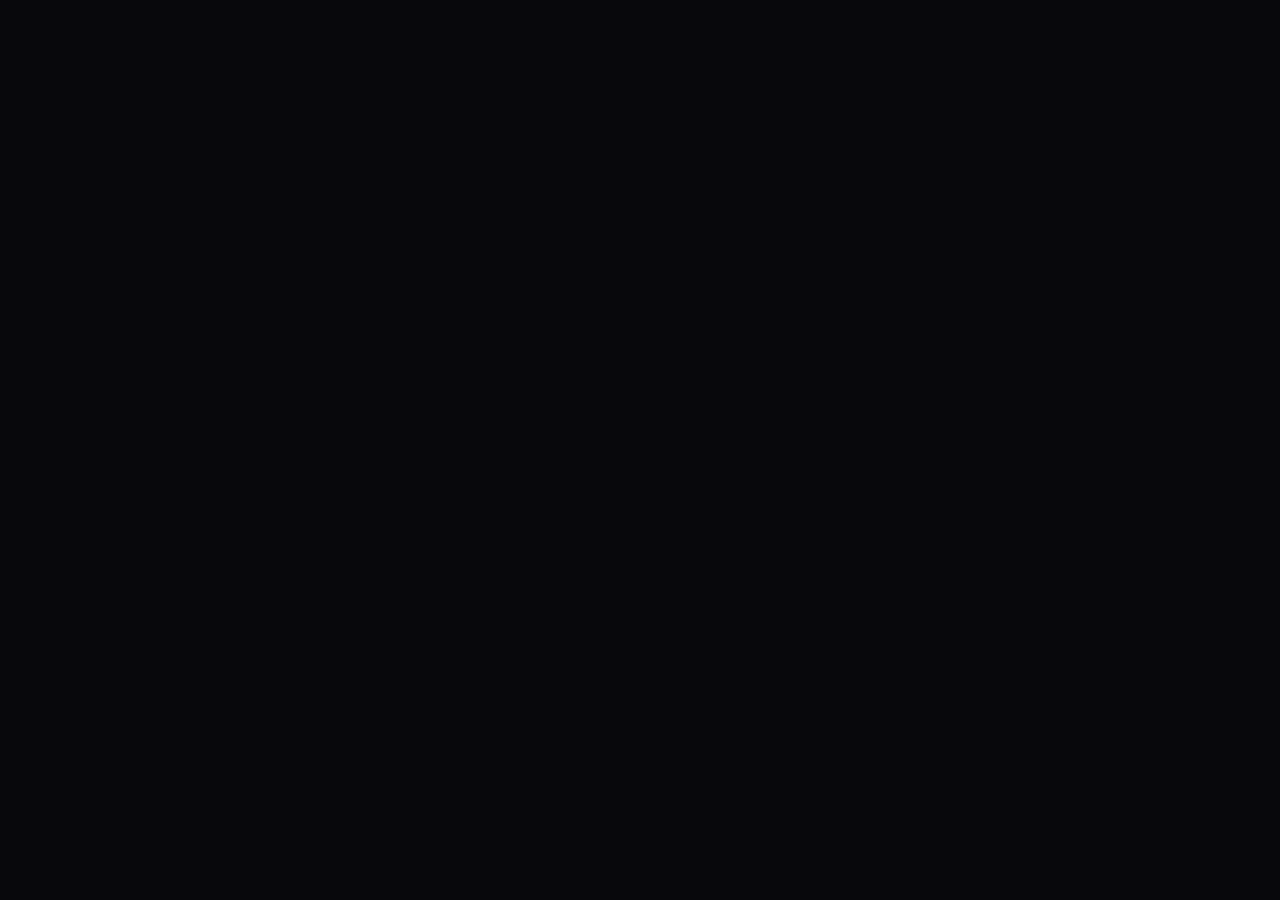
==== app/index.html @ 4017f77c "feat(app): l'application Mia v1 est servie — /app/ installable + les CTA d'installation ouvrent l'ap" ====
<!DOCTYPE html>
<html lang="fr" data-theme="dark">
<head>
<meta charset="utf-8">
<meta name="viewport" content="width=device-width, initial-scale=1, viewport-fit=cover">
<meta name="theme-color" content="var(--fond)">
<link rel="manifest" href="manifest.webmanifest">
<title>Mia</title>
<style>
/* ================================================================
   APP MIA v1 — l'application réelle, installable.
   Stack : Preact 10 + hooks + htm, vendorisés (zéro CDN au runtime).
   Données : API client v1 en production (contrat API-CLIENT-V1.md,
   le code fait foi). Jetons : primitives + sémantique du noyau N1.
   ================================================================ */
:root {
  --p-blanc:#fff; --p-neutre-0:#fdfcfa; --p-neutre-1:#faf8f4; --p-neutre-2:#f7f5f1;
  --p-neutre-3:#e5e1d9; --p-neutre-4:#d5cfc3; --p-neutre-5:#b0aaa0; --p-neutre-6:#8f8a7e;
  --p-neutre-7:#6a676f; --p-neutre-8:#45424b; --p-neutre-9:#16151a;
  --p-sombre-0:#08080c; --p-sombre-1:#0c0c10; --p-sombre-2:#101014; --p-sombre-3:#14141a;
  --p-sombre-4:#1c1c22; --p-sombre-5:#282830; --p-sombre-6:#646470; --p-sombre-7:#8b8b96;
  --p-sombre-8:#b0aaa0; --p-sombre-9:#edeae3;
  --p-accent-clair:#856b37; --p-accent-sombre:#c9a96e;
  --p-accent-appuye-clair:#735d32; --p-accent-appuye-sombre:#e2c07a;
  --p-etat-succes-clair:#12703f; --p-etat-succes-sombre:#6fcf8a;
  --p-etat-erreur-clair:#a8302f; --p-etat-erreur-sombre:#e07070;
  --p-etat-info-clair:#2b5a80; --p-etat-info-sombre:#8ab8e6;
  --p-rayon-sm:12px; --p-rayon-md:20px; --p-rayon-lg:28px; --p-rayon-pilule:999px;
  --p-duree:300ms; --p-courbe:cubic-bezier(.16,1,.3,1);
  --fond:var(--p-neutre-0); --fond-2:var(--p-neutre-2); --surface:var(--p-blanc);
  --surface-2:var(--p-neutre-1); --texte:var(--p-neutre-9); --texte-doux:var(--p-neutre-8);
  --texte-discret:var(--p-neutre-7); --accent:var(--p-accent-clair);
  --accent-appuye:var(--p-accent-appuye-clair);
  --accent-trace:color-mix(in srgb,var(--p-accent-clair) 7%,transparent);
  --accent-filet:color-mix(in srgb,var(--p-accent-clair) 22%,transparent);
  --sur-accent:var(--p-blanc); --filet:var(--p-neutre-3); --filet-controle:var(--p-neutre-6);
  --succes:var(--p-etat-succes-clair); --erreur:var(--p-etat-erreur-clair); --info:var(--p-etat-info-clair);
  --police-titres:'Cormorant Garamond',Georgia,serif; --police-corps:system-ui,-apple-system,'Segoe UI',sans-serif;
  color-scheme:light;
}
[data-theme=dark] {
  --fond:var(--p-sombre-0); --fond-2:var(--p-sombre-1); --surface:var(--p-sombre-2);
  --surface-2:var(--p-sombre-3); --texte:var(--p-sombre-9); --texte-doux:var(--p-sombre-8);
  --texte-discret:var(--p-sombre-7); --accent:var(--p-accent-sombre);
  --accent-appuye:var(--p-accent-appuye-sombre);
  --accent-trace:color-mix(in srgb,var(--p-accent-sombre) 8%,transparent);
  --accent-filet:color-mix(in srgb,var(--p-accent-sombre) 22%,transparent);
  --sur-accent:#0a0a0e; --filet:var(--p-sombre-4); --filet-controle:var(--p-sombre-6);
  --succes:var(--p-etat-succes-sombre); --erreur:var(--p-etat-erreur-sombre); --info:var(--p-etat-info-sombre);
  color-scheme:dark;
}
*{margin:0;padding:0;box-sizing:border-box}
body{font-family:var(--police-corps);background:var(--fond);color:var(--texte);min-height:100vh}
button{font-family:inherit;cursor:pointer;border:none;background:none;color:inherit}
input{font-family:inherit}
:focus-visible{outline:2px solid var(--accent);outline-offset:2px;border-radius:4px}
.app{max-width:520px;margin:0 auto;min-height:100vh;display:flex;flex-direction:column}
.contenu{flex:1;padding:16px 16px 92px}
.squelette{border-radius:8px;background:linear-gradient(90deg,var(--surface-2) 25%,var(--filet) 50%,var(--surface-2) 75%);background-size:200% 100%;animation:ondulation 1.2s infinite;height:14px}
@keyframes ondulation{from{background-position:200% 0}to{background-position:-200% 0}}
@media (prefers-reduced-motion:reduce){*{transition-duration:.01ms!important}.squelette{animation:none}}

/* entête */
.entete{display:flex;align-items:center;gap:10px;padding:16px 16px 12px;border-bottom:1px solid var(--filet)}
.logo{width:38px;height:38px;border-radius:12px;background:var(--accent);color:var(--sur-accent);display:grid;place-items:center;font-family:var(--police-titres);font-size:22px;font-weight:600}
.entete .t{flex:1;min-width:0}
.entete .t b{font-size:15px;display:block;white-space:nowrap;overflow:hidden;text-overflow:ellipsis}
.entete .t small{font-size:12px;color:var(--texte-discret)}
select.sites{background:var(--surface-2);border:1px solid var(--filet-controle);border-radius:var(--p-rayon-pilule);color:var(--texte-doux);font-size:12px;padding:7px 10px;max-width:150px}

/* connexions */
.carte-connexion{max-width:400px;margin:10vh auto 0;padding:28px 24px;background:var(--surface);border:1px solid var(--filet);border-radius:var(--p-rayon-lg)}
h1.titre{font-family:var(--police-titres);font-size:30px;font-weight:600;margin-bottom:4px}
.sous{font-size:13.5px;color:var(--texte-discret);margin-bottom:22px;line-height:1.5}
.champ{margin-bottom:14px}
.champ label{display:block;font-size:12.5px;font-weight:600;color:var(--texte-doux);margin-bottom:6px}
.champ input{width:100%;padding:12px 14px;border-radius:var(--p-rayon-sm);border:1px solid var(--filet-controle);background:var(--fond);color:var(--texte);font-size:15px}
.bouton{display:inline-flex;align-items:center;justify-content:center;gap:8px;width:100%;padding:13px 20px;border-radius:var(--p-rayon-pilule);background:var(--accent);color:var(--sur-accent);font-size:15px;font-weight:600;transition:background-color var(--p-duree) var(--p-courbe)}
.bouton:hover{background:var(--accent-appuye)}
.bouton:disabled{opacity:.6}
.erreur{padding:11px 14px;border-radius:var(--p-rayon-sm);background:color-mix(in srgb,var(--erreur) 10%,transparent);border:1px solid color-mix(in srgb,var(--erreur) 30%,transparent);color:var(--erreur);font-size:13px;margin-bottom:14px}
.info{padding:11px 14px;border-radius:var(--p-rayon-sm);background:color-mix(in srgb,var(--info) 10%,transparent);border:1px solid color-mix(in srgb,var(--info) 30%,transparent);color:var(--info);font-size:13px;margin-bottom:14px}

/* KPI */
.kpis{display:grid;grid-template-columns:1fr 1fr;gap:10px;margin-bottom:14px}
.kpi{background:var(--surface);border:1px solid var(--filet);border-radius:var(--p-rayon-md);padding:16px}
.kpi .v{font-size:30px;font-weight:700;line-height:1;font-variant-numeric:tabular-nums}
.kpi.insistant{border-color:var(--accent-filet);background:var(--accent-trace)}
.kpi.insistant .v{color:var(--accent-appuye)}
.kpi .l{font-size:11.5px;color:var(--texte-discret);margin-top:5px}
.titre-section{font-family:var(--police-titres);font-size:25px;font-weight:600;margin:4px 0 2px}
.sous-titre{font-size:12.5px;color:var(--texte-discret);margin-bottom:14px}

/* conversations */
.conv{display:flex;gap:11px;padding:13px;background:var(--surface);border:1px solid var(--filet);border-radius:var(--p-rayon-md);margin-bottom:9px;width:100%;text-align:left;transition:border-color var(--p-duree)}
.conv.non-lu{border-left:3px solid var(--accent)}
.avatar{width:40px;height:40px;border-radius:50%;background:var(--surface-2);border:1px solid var(--filet);display:grid;place-items:center;font-weight:700;font-size:14px;color:var(--texte-doux);flex-shrink:0}
.conv .c{flex:1;min-width:0}
.conv .l1{display:flex;justify-content:space-between;gap:8px}
.conv .l1 b{font-size:14px}
.conv .l1 time{font-size:11px;color:var(--texte-discret)}
.conv .ap{font-size:13px;color:var(--texte-doux);white-space:nowrap;overflow:hidden;text-overflow:ellipsis;margin-top:2px}
.etq{display:inline-block;font-size:10.5px;font-weight:600;padding:3px 9px;border-radius:var(--p-rayon-pilule);margin-top:6px;margin-right:5px}
.etq.lead{color:var(--succes);background:color-mix(in srgb,var(--succes) 10%,transparent);border:1px solid color-mix(in srgb,var(--succes) 30%,transparent)}
.etq.esc{color:var(--info);background:color-mix(in srgb,var(--info) 10%,transparent);border:1px solid color-mix(in srgb,var(--info) 30%,transparent)}

/* fil messages */
.fil{display:flex;flex-direction:column;gap:9px;padding:14px 0}
.bulle{max-width:82%;padding:11px 14px;border-radius:16px;font-size:14px;line-height:1.45}
.bulle.mia{align-self:flex-start;background:var(--surface-2);border:1px solid var(--filet);border-bottom-left-radius:5px}
.bulle.visiteur{align-self:flex-end;background:var(--accent);color:var(--sur-accent);border-bottom-right-radius:5px}
.bulle .qui{display:block;font-size:10px;opacity:.7;margin-top:4px}
.composeur{display:flex;gap:8px;padding:12px 0}
.composeur input{flex:1;padding:12px 16px;border-radius:var(--p-rayon-pilule);border:1px solid var(--filet-controle);background:var(--surface);color:var(--texte);font-size:14px}
.composeur .envoyer{width:46px;height:46px;border-radius:50%;background:var(--accent);color:var(--sur-accent);display:grid;place-items:center;flex-shrink:0}
.bandeau-main{display:flex;gap:8px;margin-bottom:12px}
.bandeau-main .bouton{width:auto;flex:1;padding:10px}

/* nav basse */
.nav-basse{position:fixed;bottom:0;left:0;right:0;max-width:520px;margin:0 auto;height:78px;background:var(--surface);border-top:1px solid var(--filet);display:grid;grid-template-columns:repeat(4,1fr);align-items:center;padding:6px 8px calc(8px + env(safe-area-inset-bottom));z-index:20}
.onglet{display:flex;flex-direction:column;align-items:center;gap:3px;color:var(--texte-discret);font-size:11px;font-weight:500;padding:8px 0}
.onglet[aria-current=page]{color:var(--accent);font-weight:600}
.onglet .pastille{min-width:16px;height:16px;border-radius:var(--p-rayon-pilule);background:var(--accent-appuye);color:var(--sur-accent);font-size:10px;font-weight:700;display:grid;place-items:center;padding:0 4px;margin-left:4px}
.etat-vide{text-align:center;padding:48px 20px}
.etat-vide h3{font-family:var(--police-titres);font-size:22px;font-weight:600;margin-bottom:6px}
.etat-vide p{font-size:13.5px;color:var(--texte-discret);max-width:280px;margin:0 auto 16px;line-height:1.5}
.retour{display:inline-flex;align-items:center;gap:6px;color:var(--accent);font-size:13.5px;font-weight:600;margin-bottom:10px}
</style>
</head>
<body>
<div id="racine"></div>
<script type="importmap">
{ "imports": { "preact": "./vendor/preact.module.js", "preact/hooks": "./vendor/hooks.module.js" } }
</script>
<script type="module">
import { h, render } from './vendor/preact.module.js';
import { useState, useEffect, useRef, useCallback } from './vendor/hooks.module.js';
import htm from './vendor/htm.module.js';
const html = htm.bind(h);

/* ================= API — contrat API-CLIENT-V1, le code fait foi ================= */
const API = '/api/client/v1';
const jeton = {
  lire: () => localStorage.getItem('mia-jeton'),
  ecrire: (v, jours) => localStorage.setItem('mia-jeton', v),
  effacer: () => localStorage.removeItem('mia-jeton'),
};
async function api(chemin, options = {}) {
  const entetes = { ...(options.headers || {}) };
  if (options.corps !== undefined) entetes['Content-Type'] = 'application/json';
  const j = jeton.lire();
  if (j) entetes['Authorization'] = 'Bearer ' + j;
  const r = await fetch(API + chemin, {
    method: options.methode || (options.corps !== undefined ? 'POST' : 'GET'),
    headers: entetes,
    body: options.corps !== undefined ? JSON.stringify(options.corps) : undefined,
  });
  if (r.status === 401 && !chemin.includes('/auth/')) { jeton.effacer(); location.reload(); throw { statut: 401 }; }
  const corps = await r.json().catch(() => ({}));
  if (!r.ok) throw { statut: r.status, ...corps };
  return corps;
}

/* ================= suivi d'usage — local-first, event_id UUID ================= */
const file = JSON.parse(localStorage.getItem('mia-file') || '[]');
function suivi(type, metadata = {}) {
  file.push({ event_id: crypto.randomUUID(), type, date_evenement: new Date().toISOString(), metadata });
  localStorage.setItem('mia-file', JSON.stringify(file.slice(-500)));
  viderFile();
}
async function viderFile() {
  if (!file.length || !jeton.lire()) return;
  const lot = file.splice(0, 100);
  try { await api('/analytics/event', { corps: { installation_id: localStorage.getItem('mia-installation'), evenements: lot } }); }
  catch { file.unshift(...lot); localStorage.setItem('mia-file', JSON.stringify(file)); }
}
if (!localStorage.getItem('mia-installation')) localStorage.setItem('mia-installation', crypto.randomUUID());

/* ================= utilitaires ================= */
const initiale = n => (n || '?').trim().charAt(0).toUpperCase();
const heureCourte = iso => iso ? new Date(iso).toLocaleTimeString('fr', { hour: '2-digit', minute: '2-digit' }) : '';
const jourCourte = iso => iso ? new Date(iso).toLocaleDateString('fr', { day: 'numeric', month: 'short' }) : '';
const relatif = iso => { if (!iso) return ''; const m = Math.round((Date.now() - new Date(iso)) / 60000); return m < 60 ? `${m} min` : m < 1440 ? `${Math.round(m/60)} h` : jourCourte(iso); };
const Icone = {
  accueil: () => html`<svg width="21" height="21" viewBox="0 0 24 24" fill="none" stroke="currentColor" stroke-width="1.8"><path d="m3 9 9-7 9 7v11a2 2 0 0 1-2 2H5a2 2 0 0 1-2-2z"/><path d="M9 22V12h6v10"/></svg>`,
  conv: () => html`<svg width="21" height="21" viewBox="0 0 24 24" fill="none" stroke="currentColor" stroke-width="1.8"><path d="M21 15a2 2 0 0 1-2 2H7l-4 4V5a2 2 0 0 1 2-2h14a2 2 0 0 1 2 2z"/></svg>`,
  cloche: () => html`<svg width="21" height="21" viewBox="0 0 24 24" fill="none" stroke="currentColor" stroke-width="1.8"><path d="M18 8a6 6 0 0 0-12 0c0 7-3 9-3 9h18s-3-2-3-9"/><path d="M13.7 21a2 2 0 0 1-3.4 0"/></svg>`,
  compte: () => html`<svg width="21" height="21" viewBox="0 0 24 24" fill="none" stroke="currentColor" stroke-width="1.8"><circle cx="12" cy="8" r="4"/><path d="M4 21c0-4 4-6 8-6s8 2 8 6"/></svg>`,
  retour: () => html`<svg width="16" height="16" viewBox="0 0 24 24" fill="none" stroke="currentColor" stroke-width="2"><path d="m15 18-6-6 6-6"/></svg>`,
  envoyer: () => html`<svg width="19" height="19" viewBox="0 0 24 24" fill="none" stroke="currentColor" stroke-width="2"><path d="m22 2-7 20-4-9-9-4Z"/><path d="M22 2 11 13"/></svg>`,
};

/* ================= écran Connexion (2FA + changement forcé) ================= */
function Connexion({ apresConnexion }) {
  const [etape, setEtape] = useState('identifiants'); // identifiants | tfa | motdepasse
  const [email, setEmail] = useState(''); const [mdp, setMdp] = useState(''); const [code, setCode] = useState('');
  const [erreur, setErreur] = useState(''); const [charge, setCharge] = useState(false);
  const [tokenTemp, setTokenTemp] = useState('');

  async function seConnecter() {
    setErreur(''); setCharge(true);
    try {
      const r = await fetch('/api/auth/login/json', { method: 'POST', headers: { 'Content-Type': 'application/json' },
        body: JSON.stringify({ username: email, password: mdp }) });
      const c = await r.json().catch(() => ({}));
      if (r.status === 401 && c.detail === '2fa_requise') { setErreur(''); setEtape('tfa'); setCharge(false); return; }
      if (!r.ok) { setErreur(c.detail || 'Identifiants incorrects'); setCharge(false); return; }
      jeton.ecrire(c.access_token);
      suivi('app_open');
      if (c.must_change_password) { setTokenTemp(c.access_token); setEtape('motdepasse'); setCharge(false); return; }
      apresConnexion();
    } catch { setErreur('Serveur injoignable — réessayez'); setCharge(false); }
  }
  async function verifier2FA() {
    setErreur(''); setCharge(true);
    try {
      const r = await fetch('/api/auth/login/json', { method: 'POST', headers: { 'Content-Type': 'application/json' },
        body: JSON.stringify({ username: email, password: mdp, totp_code: code }) });
      const c = await r.json().catch(() => ({}));
      if (!r.ok) { setErreur(c.detail || 'Code invalide'); setCharge(false); return; }
      jeton.ecrire(c.access_token); suivi('app_open');
      if (c.must_change_password) { setTokenTemp(c.access_token); setEtape('motdepasse'); setCharge(false); return; }
      apresConnexion();
    } catch { setErreur('Serveur injoignable'); setCharge(false); }
  }
  async function changerMdp() {
    setErreur(''); setCharge(true);
    try {
      const r = await fetch(API + '/password', { method: 'POST',
        headers: { 'Content-Type': 'application/json', 'Authorization': 'Bearer ' + (tokenTemp || jeton.lire()) },
        body: JSON.stringify({ ancien_mot_de_passe: mdp, nouveau_mot_de_passe: code }) });
      const c = await r.json().catch(() => ({}));
      if (!r.ok) { setErreur(c.detail || 'Mot de passe refusé (8 caractères minimum)'); setCharge(false); return; }
      setCharge(false); apresConnexion();
    } catch { setErreur('Serveur injoignable'); setCharge(false); }
  }

  return html`
    <div class="carte-connexion">
      <h1 class="titre">Mia</h1>
      <p class="sous">${etape === 'identifiants' && 'Connectez-vous pour gérer le chatbot de votre site.'}
         ${etape === 'tfa' && 'Votre compte est protégé par la double authentification. Saisissez le code de votre application d\u2019authentification.'}
         ${etape === 'motdepasse' && 'Votre mot de passe est temporaire : choisissez le vôtre pour continuer (8 caractères minimum).'}</p>
      ${erreur && html`<div class="erreur" role="alert">${erreur}</div>`}
      ${etape === 'identifiants' && html`
        <div class="champ"><label for="email">E-mail</label>
          <input id="email" type="email" value=${email} onInput=${e => setEmail(e.target.value)} autocomplete="username" /></div>
        <div class="champ"><label for="mdp">Mot de passe</label>
          <input id="mdp" type="password" value=${mdp} onInput=${e => setMdp(e.target.value)} onKeyDown=${e => e.key === 'Enter' && seConnecter()} autocomplete="current-password" /></div>
        <button class="bouton" onClick=${seConnecter} disabled=${charge}>${charge ? 'Connexion…' : 'Se connecter'}</button>`}
      ${etape === 'tfa' && html`
        <div class="champ"><label for="code">Code à 6 chiffres</label>
          <input id="code" inputmode="numeric" maxlength="6" value=${code} onInput=${e => setCode(e.target.value)} onKeyDown=${e => e.key === 'Enter' && verifier2FA()} /></div>
        <button class="bouton" onClick=${verifier2FA} disabled=${charge}>${charge ? 'Vérification…' : 'Valider'}</button>`}
      ${etape === 'motdepasse' && html`
        <div class="champ"><label for="nmdp">Nouveau mot de passe</label>
          <input id="nmdp" type="password" value=${code} onInput=${e => setCode(e.target.value)} onKeyDown=${e => e.key === 'Enter' && changerMdp()} /></div>
        <button class="bouton" onClick=${changerMdp} disabled=${charge}>${charge ? 'Enregistrement…' : 'Enregistrer et continuer'}</button>`}
    </div>`;
}

/* ================= écran Accueil ================= */
function Accueil({ moi, aller }) {
  const [site, setSite] = useState(moi.sites[0]?.site_id || '');
  const [analytics, setAnalytics] = useState(null);
  const [convs, setConvs] = useState(null);
  const [erreur, setErreur] = useState('');
  useEffect(() => { if (!site) return;
    api(`/sites/${site}/analytics?period_days=7`).then(setAnalytics).catch(e => setErreur(e.detail || 'Analytics indisponibles'));
    api(`/sites/${site}/conversations?page_size=4`).then(c => setConvs(c.conversations)).catch(e => setErreur(e.detail || ''));
    suivi('screen_view', { ecran: 'accueil' });
  }, [site]);
  const leads = analytics ? analytics.total_leads_captured : null;
  return html`
    <h1 class="titre-section">Bonjour ${moi.nom?.split(' ')[0] || ''}</h1>
    <p class="sous-titre">Voici ce que Mia fait sur votre site.</p>
    ${erreur && html`<div class="info">${erreur}</div>`}
    <div class="kpis">
      <div class="kpi"><div class="v">${analytics ? analytics.total_conversations : html`<div class="squelette" style="width:50px"/>`}</div><div class="l">conversations · 7 jours</div></div>
      <div class="kpi insistant"><div class="v">${leads === null ? html`<div class="squelette" style="width:50px"/>` : leads}</div><div class="l">leads capturés</div></div>
      <div class="kpi"><div class="v">${analytics ? Math.round((analytics.conversion_rate || 0) * 100) + '%' : html`<div class="squelette" style="width:50px"/>`}</div><div class="l">taux de capture</div></div>
      <div class="kpi"><div class="v">${analytics ? analytics.total_messages : html`<div class="squelette" style="width:50px"/>`}</div><div class="l">messages</div></div>
    </div>
    <h1 class="titre-section" style="font-size:20px">Dernières conversations</h1>
    <p class="sous-titre"><button class="retour" style="margin:0" onClick=${() => aller('conversations')}>Tout voir</button></p>
    ${convs === null && html`<div class="squelette" style="height:64px;margin-bottom:9px"/><div class="squelette" style="height:64px;margin-bottom:9px"/><div class="squelette" style="height:64px"/>`}
    ${convs && convs.length === 0 && html`<div class="etat-vide"><h3>Aucune conversation pour l'instant</h3><p>Mia répond dès qu'un visiteur pose une question sur votre site.</p></div>`}
    ${convs && convs.map(c => html`<${CarteConv} key=${c.conversation_id} c=${c} ouvrir=${() => aller('conversation', c)} />`)}`;
}

function CarteConv({ c, ouvrir }) {
  return html`
    <button class="conv ${c.non_lu ? 'non-lu' : ''}" onClick=${ouvrir}>
      <div class="avatar">${initiale(c.visitor_name)}</div>
      <div class="c">
        <div class="l1"><b>${c.visitor_name || 'Visiteur'}</b><time>${relatif(c.last_message_at)}</time></div>
        <p class="ap">${c.last_message || ''}</p>
        ${c.lead_captured && html`<span class="etq lead">lead</span>`}
        ${c.human_active && html`<span class="etq esc">prise en main</span>`}
      </div>
    </button>`;
}

/* ================= écran Conversations ================= */
function Conversations({ moi, ouvrirConversation }) {
  const [site, setSite] = useState(moi.sites[0]?.site_id || '');
  const [liste, setListe] = useState(null); const [filtre, setFiltre] = useState('');
  const [total, setTotal] = useState(0);
  useEffect(() => { if (!site) return;
    const q = filtre ? `&${filtre}=true` : '';
    api(`/sites/${site}/conversations?page_size=20${q}`).then(c => { setListe(c.conversations); setTotal(c.total); }).catch(() => setListe([]));
    suivi('screen_view', { ecran: 'conversations' });
  }, [site, filtre]);
  return html`
    <h1 class="titre-section">Conversations</h1>
    <p class="sous-titre">Boîte unifiée — ${total} au total.</p>
    <div style="display:flex;gap:8px;margin-bottom:12px;overflow-x:auto">
      ${[['', 'Toutes'], ['non_lu', 'Non lues'], ['escalade', 'Escaladées'], ['avec_lead', 'Avec lead']].map(([v, l]) =>
        html`<button key=${v} onClick=${() => setFiltre(v)}
          style=${'padding:8px 14px;border-radius:999px;border:1px solid ' + (filtre === v ? 'var(--accent)' : 'var(--filet-controle)') + ';background:' + (filtre === v ? 'var(--accent)' : 'var(--surface)') + ';color:' + (filtre === v ? 'var(--sur-accent)' : 'var(--texte-doux)') + ';font-size:12.5px;font-weight:500;white-space:nowrap'}>${l}</button>`)}
    </div>
    ${liste === null && html`<div class="squelette" style="height:64px;margin-bottom:9px"/><div class="squelette" style="height:64px;margin-bottom:9px"/>`}
    ${liste && liste.length === 0 && html`<div class="etat-vide"><h3>Rien sous ce filtre</h3><p>Essayez « Toutes » — Mia continue de répondre sur votre site.</p></div>`}
    ${liste && liste.map(c => html`<${CarteConv} key=${c.conversation_id} c=${c} ouvrir=${() => ouvrirConversation(c)} />`)}`;
}

/* ================= écran Détail + prise en main ================= */
function ConversationDetail({ moi, convo, revenir }) {
  const site = moi.sites[0]?.site_id;
  const [detail, setDetail] = useState(null);
  const [texte, setTexte] = useState(''); const [charge, setCharge] = useState(false);
  const [erreur, setErreur] = useState('');
  const charger = useCallback(() => {
    api(`/sites/${site}/conversations/${convo.conversation_id}`).then(setDetail).catch(e => setErreur(e.detail || 'Conversation indisponible'));
  }, [site, convo]);
  useEffect(() => { charger(); suivi('screen_view', { ecran: 'conversation' }); }, [charger]);
  async function envoyer() {
    if (!texte.trim()) return; setCharge(true); setErreur('');
    try { await api(`/sites/${site}/conversations/${convo.conversation_id}/reply`, { corps: { content: texte } });
      setTexte(''); charger(); suivi('feature_use', { fonctionnalite: 'prise_en_main' }); }
    catch (e) { setErreur(e.detail || 'Envoi impossible'); }
    setCharge(false);
  }
  async function basculer(action) {
    setCharge(true); setErreur('');
    try { await api(`/sites/${site}/conversations/${convo.conversation_id}/${action}`, { corps: {} }); charger(); }
    catch (e) { setErreur(e.detail || 'Action impossible'); }
    setCharge(false);
  }
  const humain = detail?.conversation?.human_active;
  return html`
    <button class="retour" onClick=${revenir}><${Icone.retour} /> Conversations</button>
    <h1 class="titre-section" style="font-size:22px">${convo.visitor_name || 'Visiteur'}</h1>
    <p class="sous-titre">${humain ? 'Vous avez la main — Mia est en pause.' : 'Mia répond. Vous pouvez prendre la main à tout moment.'}</p>
    ${erreur && html`<div class="erreur">${erreur}</div>`}
    <div class="bandeau-main">
      ${humain
        ? html`<button class="bouton" style="background:var(--surface);color:var(--accent);border:1px solid var(--accent-filet)" onClick=${() => basculer('release')} disabled=${charge}>Rendre la main à Mia</button>`
        : html`<button class="bouton" style="background:var(--info)" onClick=${() => basculer('takeover')} disabled=${charge}>Prendre la main</button>`}
    </div>
    <div class="fil">
      ${detail === null && html`<div class="squelette" style="height:44px"/><div class="squelette" style="height:44px;margin-top:9px"/>`}
      ${detail?.messages?.map(m => html`
        <div key=${m.id} class="bulle ${m.role === 'user' ? 'visiteur' : 'mia'}">
          ${m.content}
          <span class="qui">${m.role === 'user' ? (detail.visitor?.name || 'Visiteur') : (m.human ? 'Vous (conseiller)' : 'Mia')} · ${heureCourte(m.created_at)}</span>
        </div>`)}
    </div>
    <div class="composeur">
      <input placeholder="Votre réponse…" value=${texte} onInput=${e => setTexte(e.target.value)} onKeyDown=${e => e.key === 'Enter' && envoyer()} maxlength="4000" aria-label="Votre réponse" />
      <button class="envoyer" onClick=${envoyer} disabled=${charge} aria-label="Envoyer"><${Icone.envoyer} /></button>
    </div>`;
}

/* ================= écran Notifications ================= */
function Notifications({ moi }) {
  const site = moi.sites[0]?.site_id;
  const [liste, setListe] = useState(null);
  useEffect(() => { if (!site) return;
    api(`/sites/${site}/notifications?page_size=30`).then(n => setListe(n.notifications)).catch(() => setListe([]));
    suivi('screen_view', { ecran: 'notifications' });
  }, [site]);
  async function toutLire() {
    await api(`/sites/${site}/notifications/read`, { corps: { toutes: true } });
    setListe(l => l.map(n => ({ ...n, lu: true })));
  }
  return html`
    <h1 class="titre-section">Notifications</h1>
    <p class="sous-titre">Leads, escalades, visiteurs.</p>
    ${liste && liste.some(n => !n.lu) && html`<button class="bouton" style="width:auto;margin-bottom:12px" onClick=${toutLire}>Tout marquer comme lu</button>`}
    ${liste === null && html`<div class="squelette" style="height:56px;margin-bottom:9px"/><div class="squelette" style="height:56px;margin-bottom:9px"/>`}
    ${liste && liste.length === 0 && html`<div class="etat-vide"><h3>Aucune notification</h3><p>Vous serez prévenu ici dès qu'un lead est capturé ou qu'une escalade demande votre attention.</p></div>`}
    ${liste && liste.map(n => html`
      <div key=${n.id} class="conv" style=${n.lu ? 'opacity:.6' : ''}>
        <div class="c">
          <div class="l1"><b>${n.titre}</b><time>${relatif(n.date_creation)}</time></div>
          <p class="ap" style="white-space:normal">${n.corps || ''}</p>
        </div>
      </div>`)}`;
}

/* ================= écran Compte ================= */
function Compte({ moi, deconnexion }) {
  const [consent, setConsent] = useState(localStorage.getItem('mia-consent') !== '0');
  const [plans, setPlans] = useState(null);
  useEffect(() => { api('/plans').then(setPlans).catch(() => {}); suivi('screen_view', { ecran: 'compte' }); }, []);
  const basculerConsent = () => {
    const v = !consent; setConsent(v); localStorage.setItem('mia-consent', v ? '1' : '0');
    suivi('consent', { etat: v ? 'accorde' : 'refuse' });
  };
  return html`
    <h1 class="titre-section">Compte</h1>
    <p class="sous-titre">${moi.email} · ${moi.role_client || 'client'}</p>
    <div class="carte-connexion" style="margin:0 auto 14px;max-width:none">
      <div class="champ" style="display:flex;align-items:center;gap:12px;margin-bottom:0">
        <div style="flex:1"><b style="font-size:14px">Statistiques d'usage</b>
          <small style="display:block;font-size:12px;color:var(--texte-discret)">Aide à améliorer l'application — jamais le contenu des conversations</small></div>
        <button class="interrupteur-b" role="switch" aria-checked=${consent} onClick=${basculerConsent} aria-label="Statistiques d'usage"
          style=${'width:44px;height:26px;border-radius:999px;background:' + (consent ? 'var(--accent)' : 'var(--filet-2,var(--p-sombre-5,var(--p-neutre-4)))') + ';position:relative;flex-shrink:0'}>
          <span style=${'position:absolute;top:3px;left:3px;width:20px;height:20px;border-radius:50%;background:var(--surface);transition:transform var(--p-duree);transform:translateX(' + (consent ? '18px' : '0') + ')'}></span>
        </button>
      </div>
    </div>
    ${plans && html`
      <div class="carte-connexion" style="margin:0 auto 14px;max-width:none">
        <b style="font-size:14px">Votre plan : ${moi.plan || 'free'}</b>
        <small style="display:block;font-size:12px;color:var(--texte-discret);margin:6px 0 10px">${plans.note || ''}</small>
      </div>`}
    <button class="bouton" style="background:transparent;color:var(--erreur);border:1px solid color-mix(in srgb,var(--erreur) 30%,transparent)" onClick=${deconnexion}>Se déconnecter</button>`;
}

/* ================= coquille ================= */
function App() {
  const [moi, setMoi] = useState(null);
  const [ecran, setEcran] = useState('accueil');
  const [convoOuverte, setConvoOuverte] = useState(null);
  const [nonLues, setNonLues] = useState(0);

  const chargerMoi = useCallback(() => {
    api('/me').then(m => { setMoi(m); suivi('session_start'); }).catch(e => {
      if (e.statut === 403 && /provision/i.test(e.detail || '')) { jeton.effacer(); setMoi(null); }
      else if (e.statut === 401) { jeton.effacer(); setMoi(null); }
      else setMoi(null);
    });
  }, []);
  useEffect(() => { if (jeton.lire()) chargerMoi(); }, []);

  useEffect(() => { if (moi) {
    const s = moi.sites[0]?.site_id;
    if (s) api(`/sites/${s}/notifications?page_size=1`).then(n => setNonLues(n.non_lues || 0)).catch(() => {});
  } }, [moi, ecran]);

  const deconnexion = () => { suivi('session_end'); jeton.effacer(); setMoi(null); setEcran('accueil'); };

  if (!moi) return html`<${Connexion} apresConnexion=${chargerMoi} />`;

  const sites = moi.sites || [];
  const ouvrirConversation = c => { setConvoOuverte(c); setEcran('conversation'); };

  return html`
    <div class="app">
      <header class="entete">
        <div class="logo" aria-hidden="true">M</div>
        <div class="t"><b>${sites[0]?.site_name || 'Mia'}</b><small style="display:flex;align-items:center;gap:5px"><span style="width:7px;height:7px;border-radius:50%;background:var(--succes);display:inline-block"></span>Mia en ligne · ${sites[0]?.secteur || ''}</small></div>
        ${sites.length > 1 && html`<select class="sites" aria-label="Site géré">${sites.map(s => html`<option key=${s.site_id}>${s.site_name}</option>`)}</select>`}
      </header>
      <main class="contenu">
        ${ecran === 'accueil' && html`<${Accueil} moi=${moi} aller=${setEcran} />`}
        ${ecran === 'conversations' && html`<${Conversations} moi=${moi} ouvrirConversation=${ouvrirConversation} />`}
        ${ecran === 'conversation' && convoOuverte && html`<${ConversationDetail} moi=${moi} convo=${convoOuverte} revenir=${() => setEcran('conversations')} />`}
        ${ecran === 'notifications' && html`<${Notifications} moi=${moi} />`}
        ${ecran === 'compte' && html`<${Compte} moi=${moi} deconnexion=${deconnexion} />`}
      </main>
      <nav class="nav-basse" aria-label="Navigation principale">
        <button class="onglet" aria-current=${ecran === 'accueil' ? 'page' : undefined} onClick=${() => setEcran('accueil')}><${Icone.accueil} /> Accueil</button>
        <button class="onglet" aria-current=${ecran.startsWith('conversation') ? 'page' : undefined} onClick=${() => setEcran('conversations')}><${Icone.conv} /> Conversations</button>
        <button class="onglet" aria-current=${ecran === 'notifications' ? 'page' : undefined} onClick=${() => setEcran('notifications')}>
          <span style="display:flex;align-items:center"><${Icone.cloche} />${nonLues > 0 && html`<span class="pastille">${nonLues}</span>`}</span> Alertes</button>
        <button class="onglet" aria-current=${ecran === 'compte' ? 'page' : undefined} onClick=${() => setEcran('compte')}><${Icone.compte} /> Compte</button>
      </nav>
    </div>`;
}
render(html`<${App} />`, document.getElementById('racine'));

/* service worker + installation */
if ('serviceWorker' in navigator) navigator.serviceWorker.register('/app/sw.js').catch(() => {});
window.addEventListener('beforeinstallprompt', e => { e.preventDefault(); window.__installationPossible = e; });
suivi('app_open');
</script>
</body>
</html>
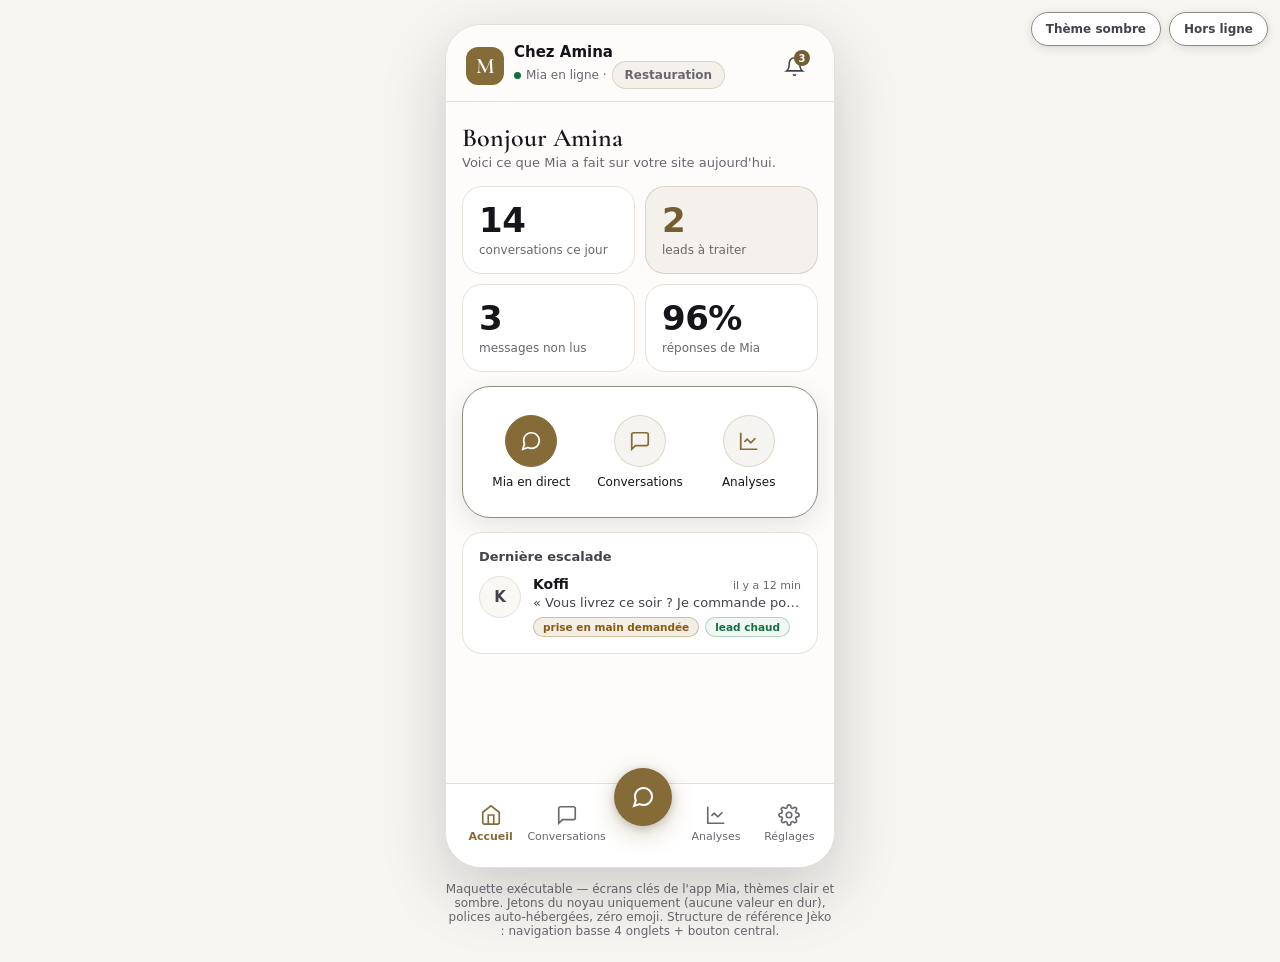
==== commit ae1f61b6: "ordre Ballo : SUPPRESSION complete du stub — /app/ sert LA MAQUETTE VALIDEE a l'identique (+ manifes" ====
--- a/app/index.html
+++ b/app/index.html
@@ -1,491 +1,940 @@
 <!DOCTYPE html>
-<html lang="fr" data-theme="dark">
+<html lang="fr" data-theme="light">
 <head>
 <meta charset="utf-8">
 <meta name="viewport" content="width=device-width, initial-scale=1, viewport-fit=cover">
 <meta name="theme-color" content="var(--fond)">
 <link rel="manifest" href="manifest.webmanifest">
-<title>Mia</title>
+<link rel="apple-touch-icon" href="icones/apple-touch-icon.png">
+<script>navigator.serviceWorker&&navigator.serviceWorker.register("/app/sw.js").catch(()=>{});window.addEventListener("beforeinstallprompt",e=>{e.preventDefault();window.__install=e;});</script>
+<title>Mia — maquette des écrans clés</title>
 <style>
 /* ================================================================
-   APP MIA v1 — l'application réelle, installable.
-   Stack : Preact 10 + hooks + htm, vendorisés (zéro CDN au runtime).
-   Données : API client v1 en production (contrat API-CLIENT-V1.md,
-   le code fait foi). Jetons : primitives + sémantique du noyau N1.
+   MAQUETTE APP MIA — écrans clés (Accueil, Conversations, Analyses,
+   Réglages, Mia en direct) — clair et sombre.
+
+   Zéro valeur hexadécimale en dur : seules les VARIABLES du noyau
+   (agent-ia-web/eperf_core/assets/css) sont utilisées. Le bloc
+   :root ci-dessous EST la couche primitives + semantic du noyau,
+   recopiée à l'identique pour que le fichier soit autonome — dans
+   l'application réelle, elles sont importées, jamais recopiées.
+
+   Polices auto-hébergées, zéro CDN, zéro emoji : icônes SVG inline.
    ================================================================ */
+
+/* ---- primitives (10-primitives.css, valeurs exactes) ---- */
 :root {
-  --p-blanc:#fff; --p-neutre-0:#fdfcfa; --p-neutre-1:#faf8f4; --p-neutre-2:#f7f5f1;
-  --p-neutre-3:#e5e1d9; --p-neutre-4:#d5cfc3; --p-neutre-5:#b0aaa0; --p-neutre-6:#8f8a7e;
-  --p-neutre-7:#6a676f; --p-neutre-8:#45424b; --p-neutre-9:#16151a;
-  --p-sombre-0:#08080c; --p-sombre-1:#0c0c10; --p-sombre-2:#101014; --p-sombre-3:#14141a;
-  --p-sombre-4:#1c1c22; --p-sombre-5:#282830; --p-sombre-6:#646470; --p-sombre-7:#8b8b96;
-  --p-sombre-8:#b0aaa0; --p-sombre-9:#edeae3;
-  --p-accent-clair:#856b37; --p-accent-sombre:#c9a96e;
-  --p-accent-appuye-clair:#735d32; --p-accent-appuye-sombre:#e2c07a;
-  --p-etat-succes-clair:#12703f; --p-etat-succes-sombre:#6fcf8a;
-  --p-etat-erreur-clair:#a8302f; --p-etat-erreur-sombre:#e07070;
-  --p-etat-info-clair:#2b5a80; --p-etat-info-sombre:#8ab8e6;
-  --p-rayon-sm:12px; --p-rayon-md:20px; --p-rayon-lg:28px; --p-rayon-pilule:999px;
-  --p-duree:300ms; --p-courbe:cubic-bezier(.16,1,.3,1);
-  --fond:var(--p-neutre-0); --fond-2:var(--p-neutre-2); --surface:var(--p-blanc);
-  --surface-2:var(--p-neutre-1); --texte:var(--p-neutre-9); --texte-doux:var(--p-neutre-8);
-  --texte-discret:var(--p-neutre-7); --accent:var(--p-accent-clair);
-  --accent-appuye:var(--p-accent-appuye-clair);
-  --accent-trace:color-mix(in srgb,var(--p-accent-clair) 7%,transparent);
-  --accent-filet:color-mix(in srgb,var(--p-accent-clair) 22%,transparent);
-  --sur-accent:var(--p-blanc); --filet:var(--p-neutre-3); --filet-controle:var(--p-neutre-6);
-  --succes:var(--p-etat-succes-clair); --erreur:var(--p-etat-erreur-clair); --info:var(--p-etat-info-clair);
-  --police-titres:'Cormorant Garamond',Georgia,serif; --police-corps:system-ui,-apple-system,'Segoe UI',sans-serif;
-  color-scheme:light;
-}
-[data-theme=dark] {
-  --fond:var(--p-sombre-0); --fond-2:var(--p-sombre-1); --surface:var(--p-sombre-2);
-  --surface-2:var(--p-sombre-3); --texte:var(--p-sombre-9); --texte-doux:var(--p-sombre-8);
-  --texte-discret:var(--p-sombre-7); --accent:var(--p-accent-sombre);
-  --accent-appuye:var(--p-accent-appuye-sombre);
-  --accent-trace:color-mix(in srgb,var(--p-accent-sombre) 8%,transparent);
-  --accent-filet:color-mix(in srgb,var(--p-accent-sombre) 22%,transparent);
-  --sur-accent:#0a0a0e; --filet:var(--p-sombre-4); --filet-controle:var(--p-sombre-6);
-  --succes:var(--p-etat-succes-sombre); --erreur:var(--p-etat-erreur-sombre); --info:var(--p-etat-info-sombre);
-  color-scheme:dark;
-}
-*{margin:0;padding:0;box-sizing:border-box}
-body{font-family:var(--police-corps);background:var(--fond);color:var(--texte);min-height:100vh}
-button{font-family:inherit;cursor:pointer;border:none;background:none;color:inherit}
-input{font-family:inherit}
-:focus-visible{outline:2px solid var(--accent);outline-offset:2px;border-radius:4px}
-.app{max-width:520px;margin:0 auto;min-height:100vh;display:flex;flex-direction:column}
-.contenu{flex:1;padding:16px 16px 92px}
-.squelette{border-radius:8px;background:linear-gradient(90deg,var(--surface-2) 25%,var(--filet) 50%,var(--surface-2) 75%);background-size:200% 100%;animation:ondulation 1.2s infinite;height:14px}
-@keyframes ondulation{from{background-position:200% 0}to{background-position:-200% 0}}
-@media (prefers-reduced-motion:reduce){*{transition-duration:.01ms!important}.squelette{animation:none}}
-
-/* entête */
-.entete{display:flex;align-items:center;gap:10px;padding:16px 16px 12px;border-bottom:1px solid var(--filet)}
-.logo{width:38px;height:38px;border-radius:12px;background:var(--accent);color:var(--sur-accent);display:grid;place-items:center;font-family:var(--police-titres);font-size:22px;font-weight:600}
-.entete .t{flex:1;min-width:0}
-.entete .t b{font-size:15px;display:block;white-space:nowrap;overflow:hidden;text-overflow:ellipsis}
-.entete .t small{font-size:12px;color:var(--texte-discret)}
-select.sites{background:var(--surface-2);border:1px solid var(--filet-controle);border-radius:var(--p-rayon-pilule);color:var(--texte-doux);font-size:12px;padding:7px 10px;max-width:150px}
-
-/* connexions */
-.carte-connexion{max-width:400px;margin:10vh auto 0;padding:28px 24px;background:var(--surface);border:1px solid var(--filet);border-radius:var(--p-rayon-lg)}
-h1.titre{font-family:var(--police-titres);font-size:30px;font-weight:600;margin-bottom:4px}
-.sous{font-size:13.5px;color:var(--texte-discret);margin-bottom:22px;line-height:1.5}
-.champ{margin-bottom:14px}
-.champ label{display:block;font-size:12.5px;font-weight:600;color:var(--texte-doux);margin-bottom:6px}
-.champ input{width:100%;padding:12px 14px;border-radius:var(--p-rayon-sm);border:1px solid var(--filet-controle);background:var(--fond);color:var(--texte);font-size:15px}
-.bouton{display:inline-flex;align-items:center;justify-content:center;gap:8px;width:100%;padding:13px 20px;border-radius:var(--p-rayon-pilule);background:var(--accent);color:var(--sur-accent);font-size:15px;font-weight:600;transition:background-color var(--p-duree) var(--p-courbe)}
-.bouton:hover{background:var(--accent-appuye)}
-.bouton:disabled{opacity:.6}
-.erreur{padding:11px 14px;border-radius:var(--p-rayon-sm);background:color-mix(in srgb,var(--erreur) 10%,transparent);border:1px solid color-mix(in srgb,var(--erreur) 30%,transparent);color:var(--erreur);font-size:13px;margin-bottom:14px}
-.info{padding:11px 14px;border-radius:var(--p-rayon-sm);background:color-mix(in srgb,var(--info) 10%,transparent);border:1px solid color-mix(in srgb,var(--info) 30%,transparent);color:var(--info);font-size:13px;margin-bottom:14px}
-
-/* KPI */
-.kpis{display:grid;grid-template-columns:1fr 1fr;gap:10px;margin-bottom:14px}
-.kpi{background:var(--surface);border:1px solid var(--filet);border-radius:var(--p-rayon-md);padding:16px}
-.kpi .v{font-size:30px;font-weight:700;line-height:1;font-variant-numeric:tabular-nums}
-.kpi.insistant{border-color:var(--accent-filet);background:var(--accent-trace)}
-.kpi.insistant .v{color:var(--accent-appuye)}
-.kpi .l{font-size:11.5px;color:var(--texte-discret);margin-top:5px}
-.titre-section{font-family:var(--police-titres);font-size:25px;font-weight:600;margin:4px 0 2px}
-.sous-titre{font-size:12.5px;color:var(--texte-discret);margin-bottom:14px}
-
-/* conversations */
-.conv{display:flex;gap:11px;padding:13px;background:var(--surface);border:1px solid var(--filet);border-radius:var(--p-rayon-md);margin-bottom:9px;width:100%;text-align:left;transition:border-color var(--p-duree)}
-.conv.non-lu{border-left:3px solid var(--accent)}
-.avatar{width:40px;height:40px;border-radius:50%;background:var(--surface-2);border:1px solid var(--filet);display:grid;place-items:center;font-weight:700;font-size:14px;color:var(--texte-doux);flex-shrink:0}
-.conv .c{flex:1;min-width:0}
-.conv .l1{display:flex;justify-content:space-between;gap:8px}
-.conv .l1 b{font-size:14px}
-.conv .l1 time{font-size:11px;color:var(--texte-discret)}
-.conv .ap{font-size:13px;color:var(--texte-doux);white-space:nowrap;overflow:hidden;text-overflow:ellipsis;margin-top:2px}
-.etq{display:inline-block;font-size:10.5px;font-weight:600;padding:3px 9px;border-radius:var(--p-rayon-pilule);margin-top:6px;margin-right:5px}
-.etq.lead{color:var(--succes);background:color-mix(in srgb,var(--succes) 10%,transparent);border:1px solid color-mix(in srgb,var(--succes) 30%,transparent)}
-.etq.esc{color:var(--info);background:color-mix(in srgb,var(--info) 10%,transparent);border:1px solid color-mix(in srgb,var(--info) 30%,transparent)}
-
-/* fil messages */
-.fil{display:flex;flex-direction:column;gap:9px;padding:14px 0}
-.bulle{max-width:82%;padding:11px 14px;border-radius:16px;font-size:14px;line-height:1.45}
-.bulle.mia{align-self:flex-start;background:var(--surface-2);border:1px solid var(--filet);border-bottom-left-radius:5px}
-.bulle.visiteur{align-self:flex-end;background:var(--accent);color:var(--sur-accent);border-bottom-right-radius:5px}
-.bulle .qui{display:block;font-size:10px;opacity:.7;margin-top:4px}
-.composeur{display:flex;gap:8px;padding:12px 0}
-.composeur input{flex:1;padding:12px 16px;border-radius:var(--p-rayon-pilule);border:1px solid var(--filet-controle);background:var(--surface);color:var(--texte);font-size:14px}
-.composeur .envoyer{width:46px;height:46px;border-radius:50%;background:var(--accent);color:var(--sur-accent);display:grid;place-items:center;flex-shrink:0}
-.bandeau-main{display:flex;gap:8px;margin-bottom:12px}
-.bandeau-main .bouton{width:auto;flex:1;padding:10px}
-
-/* nav basse */
-.nav-basse{position:fixed;bottom:0;left:0;right:0;max-width:520px;margin:0 auto;height:78px;background:var(--surface);border-top:1px solid var(--filet);display:grid;grid-template-columns:repeat(4,1fr);align-items:center;padding:6px 8px calc(8px + env(safe-area-inset-bottom));z-index:20}
-.onglet{display:flex;flex-direction:column;align-items:center;gap:3px;color:var(--texte-discret);font-size:11px;font-weight:500;padding:8px 0}
-.onglet[aria-current=page]{color:var(--accent);font-weight:600}
-.onglet .pastille{min-width:16px;height:16px;border-radius:var(--p-rayon-pilule);background:var(--accent-appuye);color:var(--sur-accent);font-size:10px;font-weight:700;display:grid;place-items:center;padding:0 4px;margin-left:4px}
-.etat-vide{text-align:center;padding:48px 20px}
-.etat-vide h3{font-family:var(--police-titres);font-size:22px;font-weight:600;margin-bottom:6px}
-.etat-vide p{font-size:13.5px;color:var(--texte-discret);max-width:280px;margin:0 auto 16px;line-height:1.5}
-.retour{display:inline-flex;align-items:center;gap:6px;color:var(--accent);font-size:13.5px;font-weight:600;margin-bottom:10px}
+  --p-blanc: #ffffff;
+  --p-neutre-0: #fdfcfa; --p-neutre-1: #faf8f4; --p-neutre-2: #f7f5f1;
+  --p-neutre-3: #e5e1d9; --p-neutre-4: #d5cfc3; --p-neutre-5: #b0aaa0;
+  --p-neutre-6: #8f8a7e; --p-neutre-7: #6a676f; --p-neutre-8: #45424b;
+  --p-neutre-9: #16151a;
+  --p-sombre-0: #08080c; --p-sombre-1: #0c0c10; --p-sombre-2: #101014;
+  --p-sombre-3: #14141a; --p-sombre-4: #1c1c22; --p-sombre-5: #282830;
+  --p-sombre-6: #646470; --p-sombre-7: #8b8b96; --p-sombre-8: #b0aaa0;
+  --p-sombre-9: #edeae3;
+  --p-accent-clair: #856b37;      --p-accent-sombre: #c9a96e;
+  --p-accent-appuye-clair: #735d32; --p-accent-appuye-sombre: #e2c07a;
+  --p-etat-succes-clair: #12703f; --p-etat-succes-sombre: #6fcf8a;
+  --p-etat-alerte-clair: #8a5a10; --p-etat-alerte-sombre: #e0b45f;
+  --p-etat-erreur-clair: #a8302f; --p-etat-erreur-sombre: #e07070;
+  --p-etat-info-clair: #2b5a80;   --p-etat-info-sombre: #8ab8e6;
+  --p-whatsapp: #25d366;
+  --p-rayon-sm: 12px; --p-rayon-md: 20px; --p-rayon-lg: 28px;
+  --p-rayon-pilule: 999px;
+  --p-duree-rapide: 150ms; --p-duree: 300ms; --p-duree-lente: 600ms;
+  --p-courbe-sortie: cubic-bezier(0.16, 1, 0.3, 1);
+}
+
+/* ---- semantic (20-semantic.css, valeurs exactes) ---- */
+:root {
+  --fond: var(--p-neutre-0);
+  --fond-2: var(--p-neutre-2);
+  --surface: var(--p-blanc);
+  --surface-2: var(--p-neutre-1);
+  --texte: var(--p-neutre-9);
+  --texte-doux: var(--p-neutre-8);
+  --texte-discret: var(--p-neutre-7);
+  --accent: var(--p-accent-clair);
+  --accent-appuye: var(--p-accent-appuye-clair);
+  --accent-trace: color-mix(in srgb, var(--p-accent-clair) 7%, transparent);
+  --accent-filet: color-mix(in srgb, var(--p-accent-clair) 22%, transparent);
+  --accent-halo: color-mix(in srgb, var(--p-accent-clair) 28%, transparent);
+  --sur-accent: var(--p-blanc);
+  --filet: var(--p-neutre-3);
+  --filet-2: var(--p-neutre-4);
+  --filet-controle: var(--p-neutre-6);
+  --succes: var(--p-etat-succes-clair);
+  --succes-trace: color-mix(in srgb, var(--p-etat-succes-clair) 6%, transparent);
+  --succes-filet: color-mix(in srgb, var(--p-etat-succes-clair) 28%, transparent);
+  --alerte: var(--p-etat-alerte-clair);
+  --alerte-trace: color-mix(in srgb, var(--p-etat-alerte-clair) 10%, transparent);
+  --alerte-filet: color-mix(in srgb, var(--p-etat-alerte-clair) 32%, transparent);
+  --erreur: var(--p-etat-erreur-clair);
+  --info: var(--p-etat-info-clair);
+  --whatsapp-texte: var(--p-etat-succes-clair);
+  --police-titres: 'Cormorant Garamond', Georgia, serif;
+  --police-corps: 'DM Sans', system-ui, -apple-system, 'Segoe UI', sans-serif;
+  --police-chiffres: var(--police-corps);
+  color-scheme: light;
+}
+[data-theme='dark'] {
+  --fond: var(--p-sombre-0);
+  --fond-2: var(--p-sombre-1);
+  --surface: var(--p-sombre-2);
+  --surface-2: var(--p-sombre-3);
+  --texte: var(--p-sombre-9);
+  --texte-doux: var(--p-sombre-8);
+  --texte-discret: var(--p-sombre-7);
+  --accent: var(--p-accent-sombre);
+  --accent-appuye: var(--p-accent-appuye-sombre);
+  --accent-trace: color-mix(in srgb, var(--p-accent-sombre) 8%, transparent);
+  --accent-filet: color-mix(in srgb, var(--p-accent-sombre) 22%, transparent);
+  --accent-halo: color-mix(in srgb, var(--p-accent-sombre) 40%, transparent);
+  --sur-accent: #0a0a0e;
+  --filet: var(--p-sombre-4);
+  --filet-2: var(--p-sombre-5);
+  --filet-controle: var(--p-sombre-6);
+  --succes: var(--p-etat-succes-sombre);
+  --succes-trace: color-mix(in srgb, var(--p-etat-succes-sombre) 10%, transparent);
+  --succes-filet: color-mix(in srgb, var(--p-etat-succes-sombre) 30%, transparent);
+  --alerte: var(--p-etat-alerte-sombre);
+  --alerte-trace: color-mix(in srgb, var(--p-etat-alerte-sombre) 10%, transparent);
+  --alerte-filet: color-mix(in srgb, var(--p-etat-alerte-sombre) 32%, transparent);
+  --erreur: var(--p-etat-erreur-sombre);
+  --info: var(--p-etat-info-sombre);
+  --whatsapp-texte: var(--p-whatsapp);
+  color-scheme: dark;
+}
+
+/* ---- polices auto-hébergées ---- */
+@font-face { font-family:'DM Sans'; src:url('polices/dm-sans-400.woff2') format('woff2'); font-weight:400; font-display:swap; }
+@font-face { font-family:'DM Sans'; src:url('polices/dm-sans-500.woff2') format('woff2'); font-weight:500; font-display:swap; }
+@font-face { font-family:'DM Sans'; src:url('polices/dm-sans-600.woff2') format('woff2'); font-weight:600; font-display:swap; }
+@font-face { font-family:'DM Sans'; src:url('polices/dm-sans-700.woff2') format('woff2'); font-weight:700; font-display:swap; }
+@font-face { font-family:'Cormorant Garamond'; src:url('polices/cormorant-garamond-600.woff2') format('woff2'); font-weight:600; font-display:swap; }
+
+/* ---- base ---- */
+* { margin:0; padding:0; box-sizing:border-box; }
+html { -webkit-text-size-adjust:100%; }
+body {
+  font-family:var(--police-corps); background:var(--fond-2); color:var(--texte);
+  min-height:100vh; display:flex; flex-direction:column; align-items:center; padding:24px 12px;
+  transition:background-color var(--p-duree) var(--p-courbe-sortie), color var(--p-duree) var(--p-courbe-sortie);
+}
+button { font-family:inherit; cursor:pointer; border:none; background:none; color:inherit; }
+:focus-visible { outline:2px solid var(--accent); outline-offset:2px; border-radius:4px; }
+
+.telephone {
+  width:390px; max-width:100%; background:var(--fond); min-height:844px;
+  border:1px solid var(--filet); border-radius:36px; overflow:hidden;
+  display:flex; flex-direction:column; position:relative;
+  transition:background-color var(--p-duree) var(--p-courbe-sortie);
+  box-shadow:0 24px 64px color-mix(in srgb, var(--p-neutre-9) 18%, transparent);
+}
+@media (max-width:430px){ body{padding:0} .telephone{border-radius:0; border:none; min-height:100vh} }
+
+/* ---- en-tete ---- */
+.entete {
+  display:flex; align-items:center; gap:10px; padding:18px 20px 12px;
+  border-bottom:1px solid var(--filet); background:var(--fond);
+}
+.logo-mia {
+  width:38px; height:38px; border-radius:var(--p-rayon-sm);
+  background:var(--accent); color:var(--sur-accent);
+  display:grid; place-items:center; font-family:var(--police-titres);
+  font-size:22px; font-weight:600; flex-shrink:0;
+}
+.entete .titre-site { display:flex; flex-direction:column; min-width:0; flex:1; }
+.entete .titre-site b { font-size:15px; font-weight:600; white-space:nowrap; overflow:hidden; text-overflow:ellipsis; }
+.entete .titre-site span { font-size:12px; color:var(--texte-discret); display:flex; align-items:center; gap:5px; }
+.point-vivant { width:7px; height:7px; border-radius:50%; background:var(--succes); display:inline-block; }
+.icone-bouton {
+  width:40px; height:40px; border-radius:var(--p-rayon-sm); display:grid; place-items:center;
+  color:var(--texte-doux); position:relative; transition:background-color var(--p-duree-rapide) var(--p-courbe-sortie);
+}
+.icone-bouton:hover { background:var(--surface-2); }
+.pastille-non-lues {
+  position:absolute; top:4px; right:4px; min-width:16px; height:16px; padding:0 4px;
+  border-radius:var(--p-rayon-pilule); background:var(--accent-appuye); color:var(--sur-accent);
+  font-size:10px; font-weight:700; display:grid; place-items:center;
+}
+.secteur-puce {
+  font-size:12px; font-weight:600; color:var(--accent); border:1px solid var(--accent-filet);
+  background:var(--accent-trace); padding:6px 12px; border-radius:var(--p-rayon-pilule);
+  display:inline-flex; align-items:center; gap:6px;
+}
+
+/* ---- contenu ---- */
+.contenu { flex:1; overflow-y:auto; padding:16px 16px 96px; }
+.ecran { display:none; animation:revelation var(--p-duree) var(--p-courbe-sortie); }
+.ecran.actif { display:block; }
+@keyframes revelation { from { opacity:0; transform:translateY(8px); } to { opacity:1; transform:none; } }
+@media (prefers-reduced-motion: reduce) { .ecran { animation:none } * { transition-duration:0.01ms !important } }
+
+.titre-section { font-family:var(--police-titres); font-size:26px; font-weight:600; line-height:1.1; margin:6px 0 2px; }
+.sous-titre { font-size:13px; color:var(--texte-discret); margin-bottom:16px; }
+
+/* ---- KPI (reference Jeko : chiffres en gros) ---- */
+.kpis { display:grid; grid-template-columns:1fr 1fr; gap:10px; margin-bottom:14px; }
+.kpi {
+  background:var(--surface); border:1px solid var(--filet); border-radius:var(--p-rayon-md);
+  padding:16px; transition:border-color var(--p-duree-rapide);
+}
+.kpi .valeur { font-family:var(--police-chiffres); font-size:34px; font-weight:700; line-height:1; letter-spacing:-0.5px; }
+.kpi .libelle { font-size:12px; color:var(--texte-discret); margin-top:6px; }
+.kpi.insistant { border-color:var(--accent-filet); background:var(--accent-trace); }
+.kpi.insistant .valeur { color:var(--accent-appuye); }
+
+/* ---- carte d'actions sur elevee (reference Jeko) ---- */
+.carte-actions {
+  background:var(--surface); border:1px solid var(--filet-controle); border-radius:var(--p-rayon-lg);
+  padding:18px; margin-bottom:14px; box-shadow:0 8px 28px color-mix(in srgb, var(--p-neutre-9) 10%, transparent);
+}
+.carte-actions .rangée { display:grid; grid-template-columns:repeat(3,1fr); gap:8px; }
+.action { display:flex; flex-direction:column; align-items:center; gap:8px; padding:10px 4px; border-radius:var(--p-rayon-sm); transition:background-color var(--p-duree-rapide); }
+.action:hover { background:var(--surface-2); }
+.action .pastille-icone {
+  width:52px; height:52px; border-radius:50%; display:grid; place-items:center;
+  background:var(--accent-trace); color:var(--accent); border:1px solid var(--accent-filet);
+}
+.action.action-primaire .pastille-icone { background:var(--accent); color:var(--sur-accent); border-color:var(--accent); }
+.action span { font-size:12px; font-weight:500; text-align:center; }
+.badge-bientot {
+  font-size:9px; font-weight:700; letter-spacing:0.6px; text-transform:uppercase;
+  color:var(--texte-discret); border:1px solid var(--filet-2); border-radius:var(--p-rayon-pilule);
+  padding:2px 7px; margin-top:2px;
+}
+
+/* ---- conversation ---- */
+.filtres { display:flex; gap:8px; margin-bottom:14px; overflow-x:auto; padding-bottom:2px; }
+.filtre {
+  padding:8px 14px; border-radius:var(--p-rayon-pilule); border:1px solid var(--filet-controle);
+  font-size:13px; font-weight:500; color:var(--texte-doux); white-space:nowrap;
+  transition:all var(--p-duree-rapide) var(--p-courbe-sortie);
+}
+.filtre.actif { background:var(--accent); border-color:var(--accent); color:var(--sur-accent); font-weight:600; }
+.conversation {
+  display:flex; gap:12px; padding:14px; background:var(--surface); border:1px solid var(--filet);
+  border-radius:var(--p-rayon-md); margin-bottom:10px; align-items:flex-start;
+  transition:border-color var(--p-duree-rapide), transform var(--p-duree-rapide) var(--p-courbe-sortie);
+}
+.conversation:hover { border-color:var(--filet-controle); }
+.conversation.non-lu { border-left:3px solid var(--accent); }
+.avatar {
+  width:42px; height:42px; border-radius:50%; flex-shrink:0; display:grid; place-items:center;
+  background:var(--surface-2); color:var(--texte-doux); font-weight:700; font-size:15px;
+  border:1px solid var(--filet);
+}
+.corps-conv { flex:1; min-width:0; }
+.ligne-1 { display:flex; justify-content:space-between; gap:8px; align-items:baseline; }
+.ligne-1 b { font-size:14px; font-weight:600; }
+.ligne-1 time { font-size:11px; color:var(--texte-discret); flex-shrink:0; }
+.apercu { font-size:13px; color:var(--texte-doux); margin-top:3px; white-space:nowrap; overflow:hidden; text-overflow:ellipsis; }
+.etiquettes { display:flex; gap:6px; margin-top:7px; flex-wrap:wrap; }
+.etiquette { font-size:10.5px; font-weight:600; padding:3px 9px; border-radius:var(--p-rayon-pilule); }
+.etiquette.escalade { color:var(--alerte); background:var(--alerte-trace); border:1px solid var(--alerte-filet); }
+.etiquette.lead { color:var(--succes); background:var(--succes-trace); border:1px solid var(--succes-filet); }
+.etiquette.humain { color:var(--info); background:color-mix(in srgb, var(--info) 8%, transparent); border:1px solid color-mix(in srgb, var(--info) 30%, transparent); }
+
+/* ---- analyses ---- */
+.bloc-analyse { background:var(--surface); border:1px solid var(--filet); border-radius:var(--p-rayon-md); padding:16px; margin-bottom:12px; }
+.bloc-analyse h3 { font-size:13px; font-weight:600; color:var(--texte-doux); margin-bottom:12px; }
+.barre { display:grid; grid-template-columns:110px 1fr 30px; gap:10px; align-items:center; margin-bottom:9px; font-size:12.5px; }
+.barre .nom { color:var(--texte-doux); white-space:nowrap; overflow:hidden; text-overflow:ellipsis; }
+.barre .piste { height:10px; border-radius:var(--p-rayon-pilule); background:var(--surface-2); overflow:hidden; }
+.barre .plein { height:100%; border-radius:inherit; background:var(--accent); transition:width var(--p-duree-lente) var(--p-courbe-sortie); }
+.barre .nombre { text-align:right; font-weight:700; font-variant-numeric:tabular-nums; }
+.chiffres-jour { display:grid; grid-template-columns:repeat(3,1fr); gap:10px; }
+.chiffre-jour .n { font-size:22px; font-weight:700; font-variant-numeric:tabular-nums; }
+.chiffre-jour .l { font-size:11px; color:var(--texte-discret); margin-top:2px; }
+
+/* ---- reglages ---- */
+.groupe-reglages { background:var(--surface); border:1px solid var(--filet); border-radius:var(--p-rayon-md); margin-bottom:14px; overflow:hidden; }
+.groupe-reglages .titre-groupe { font-size:11px; font-weight:700; letter-spacing:0.8px; text-transform:uppercase; color:var(--texte-discret); padding:14px 16px 6px; }
+.ligne-reglage {
+  width:100%; display:flex; align-items:center; gap:12px; padding:13px 16px; text-align:left;
+  border-bottom:1px solid var(--filet); transition:background-color var(--p-duree-rapide);
+}
+.ligne-reglage:last-child { border-bottom:none; }
+.ligne-reglage:hover { background:var(--surface-2); }
+.ligne-reglage .icone-ligne { width:34px; height:34px; border-radius:10px; background:var(--surface-2); display:grid; place-items:center; color:var(--accent); flex-shrink:0; }
+.ligne-reglage .texte-ligne { flex:1; min-width:0; }
+.ligne-reglage .texte-ligne b { display:block; font-size:14px; font-weight:500; }
+.ligne-reglage .texte-ligne small { font-size:12px; color:var(--texte-discret); }
+.ligne-reglage .chevron { color:var(--texte-discret); flex-shrink:0; }
+
+/* interrupteur */
+.interrupteur { width:44px; height:26px; border-radius:var(--p-rayon-pilule); background:var(--filet-2); position:relative; transition:background-color var(--p-duree-rapide); flex-shrink:0; }
+.interrupteur::after { content:''; position:absolute; top:3px; left:3px; width:20px; height:20px; border-radius:50%; background:var(--surface); box-shadow:0 1px 3px color-mix(in srgb, var(--p-neutre-9) 25%, transparent); transition:transform var(--p-duree-rapide) var(--p-courbe-sortie); }
+.interrupteur[aria-checked="true"] { background:var(--accent); }
+.interrupteur[aria-checked="true"]::after { transform:translateX(18px); }
+
+/* compétence */
+.competence { display:flex; align-items:center; gap:12px; padding:13px 16px; border-bottom:1px solid var(--filet); }
+.competence:last-child { border-bottom:none; }
+.competence .p { flex:1; }
+.competence .p b { font-size:14px; font-weight:500; display:block; }
+.competence .p small { font-size:12px; color:var(--texte-discret); }
+
+/* ---- premium : badge, verrou, matrice ---- */
+.badge-premium {
+  font-size:9px; font-weight:700; letter-spacing:0.6px; text-transform:uppercase;
+  color:var(--sur-accent); background:var(--accent); border-radius:var(--p-rayon-pilule);
+  padding:3px 8px; flex-shrink:0;
+}
+.ligne-reglage.verrouillee { opacity:1; }
+.ligne-reglage.verrouillee .icone-ligne { color:var(--texte-discret); }
+.ligne-reglage.verrouillee .texte-ligne b { color:var(--texte-doux); }
+.cadenas { color:var(--texte-discret); flex-shrink:0; display:grid; place-items:center; }
+
+.matrice { width:100%; border-collapse:collapse; font-size:12px; }
+.matrice th { font-weight:600; color:var(--texte-discret); padding:8px 4px; text-align:center; font-size:11px; }
+.matrice th.premiere, .matrice td.premiere { text-align:left; font-weight:500; color:var(--texte-doux); padding-left:2px; }
+.matrice td { padding:9px 4px; text-align:center; border-top:1px solid var(--filet); }
+.matrice .interrupteur { display:inline-block; transform:scale(0.82); transform-origin:center; }
+.matrice .canal-futur { display:inline-flex; flex-direction:column; align-items:center; gap:2px; }
+.matrice .bientot { font-size:8.5px; font-weight:700; letter-spacing:0.5px; text-transform:uppercase; color:var(--texte-discret); }
+.matrice td.canal-inactif { opacity:0.75; }
+
+/* modale upgrade */
+.modale-upgrade { position:absolute; inset:0; display:none; z-index:12; align-items:flex-end; }
+.ouverte-upgrade .modale-upgrade { display:flex; }
+.modale-upgrade .feuille {
+  width:100%; background:var(--surface); border:1px solid var(--filet); border-radius:var(--p-rayon-lg) var(--p-rayon-lg) 0 0;
+  padding:22px 20px calc(18px + env(safe-area-inset-bottom));
+  transform:translateY(100%); transition:transform var(--p-duree) var(--p-courbe-sortie);
+}
+.ouverte-upgrade .feuille { transform:none; }
+.feuille .poignee { width:40px; height:4px; border-radius:var(--p-rayon-pilule); background:var(--filet-2); margin:0 auto 16px; }
+.feuille h3 { font-family:var(--police-titres); font-size:24px; font-weight:600; margin-bottom:4px; }
+.feuille .sous { font-size:13px; color:var(--texte-discret); margin-bottom:16px; line-height:1.5; }
+.feuille .avantages { list-style:none; margin-bottom:18px; }
+.feuille .avantages li { display:flex; gap:10px; align-items:flex-start; padding:7px 0; font-size:13.5px; color:var(--texte-doux); }
+.feuille .avantages li svg { flex-shrink:0; margin-top:2px; color:var(--succes); }
+.feuille .bouton { width:100%; justify-content:center; }
+.feuille .resultat {
+  display:none; text-align:center; padding:18px 14px; border-radius:var(--p-rayon-md);
+  background:var(--accent-trace); border:1px solid var(--accent-filet); margin-top:4px;
+}
+.feuille .resultat.visible { display:block; }
+.feuille .resultat b { display:block; font-size:14.5px; margin-bottom:6px; }
+.feuille .resultat p { font-size:12.5px; color:var(--texte-doux); line-height:1.5; }
+.feuille .flux-paiement { display:none; }
+.feuille .flux-paiement.visible { display:block; }
+
+/* compte : consentement */
+.note-consent { font-size:11.5px; color:var(--texte-discret); padding:0 16px 12px; line-height:1.5; display:none; }
+.note-consent.visible { display:block; }
+
+/* ---- etats ---- */
+.etat-vide { text-align:center; padding:40px 24px; }
+.etat-vide .illustration { width:88px; height:88px; margin:0 auto 14px; border-radius:50%; background:var(--surface-2); display:grid; place-items:center; color:var(--texte-discret); }
+.etat-vide h3 { font-family:var(--police-titres); font-size:22px; font-weight:600; margin-bottom:6px; }
+.etat-vide p { font-size:13.5px; color:var(--texte-discret); max-width:260px; margin:0 auto 16px; line-height:1.5; }
+.bouton {
+  display:inline-flex; align-items:center; gap:8px; padding:12px 22px;
+  border-radius:var(--p-rayon-pilule); background:var(--accent); color:var(--sur-accent);
+  font-size:14px; font-weight:600; transition:background-color var(--p-duree-rapide);
+}
+.bouton:hover { background:var(--accent-appuye); }
+.bouton.secondaire { background:transparent; color:var(--accent); border:1px solid var(--accent-filet); }
+.squelette { border-radius:8px; background:linear-gradient(90deg, var(--surface-2) 25%, var(--filet) 50%, var(--surface-2) 75%); background-size:200% 100%; animation:ondulation 1.2s infinite; }
+@keyframes ondulation { from { background-position:200% 0 } to { background-position:-200% 0 } }
+@media (prefers-reduced-motion: reduce) { .squelette { animation:none } }
+
+/* ---- bandeau hors ligne ---- */
+.bandeau-hors-ligne {
+  display:none; align-items:center; gap:8px; justify-content:center; gap:8px;
+  padding:8px 16px; font-size:12.5px; font-weight:500;
+  background:var(--alerte-trace); color:var(--alerte); border-bottom:1px solid var(--alerte-filet);
+}
+.hors-ligne .bandeau-hors-ligne { display:flex; }
+
+/* ---- barre de navigation basse + bouton central ---- */
+.nav-basse {
+  position:absolute; bottom:0; left:0; right:0; height:84px;
+  background:var(--surface); border-top:1px solid var(--filet);
+  display:grid; grid-template-columns:repeat(5,1fr); align-items:center;
+  padding:6px 8px calc(10px + env(safe-area-inset-bottom));
+}
+.onglet { display:flex; flex-direction:column; align-items:center; gap:4px; padding:8px 0; color:var(--texte-discret); font-size:11px; font-weight:500; border-radius:var(--p-rayon-sm); transition:color var(--p-duree-rapide); }
+.onglet[aria-current="page"] { color:var(--accent); font-weight:600; }
+.bouton-central {
+  width:58px; height:58px; margin:-26px auto 0; border-radius:50%;
+  background:var(--accent); color:var(--sur-accent); display:grid; place-items:center;
+  box-shadow:0 8px 24px var(--accent-halo), 0 2px 8px color-mix(in srgb, var(--p-neutre-9) 20%, transparent);
+  transition:transform var(--p-duree-rapide) var(--p-courbe-sortie), background-color var(--p-duree-rapide);
+  position:relative; top:-14px;
+}
+.bouton-central:hover { background:var(--accent-appuye); transform:translateY(-2px); }
+.bouton-central:active { transform:scale(0.96); }
+
+/* ---- modale Mia en direct ---- */
+.voile { position:absolute; inset:0; background:color-mix(in srgb, var(--p-neutre-9) 45%, transparent); opacity:0; pointer-events:none; transition:opacity var(--p-duree) var(--p-courbe-sortie); z-index:10; }
+.modale-direct {
+  position:absolute; left:8px; right:8px; bottom:8px; top:60px;
+  background:var(--surface); border:1px solid var(--filet); border-radius:var(--p-rayon-lg);
+  transform:translateY(40px); opacity:0; pointer-events:none;
+  transition:transform var(--p-duree) var(--p-courbe-sortie), opacity var(--p-duree) var(--p-courbe-sortie);
+  display:flex; flex-direction:column; overflow:hidden; z-index:11;
+}
+.ouverte .voile { opacity:1; pointer-events:auto; }
+.ouverte .modale-direct { transform:none; opacity:1; pointer-events:auto; }
+.modale-direct .tete { display:flex; align-items:center; gap:10px; padding:16px 18px; border-bottom:1px solid var(--filet); }
+.modale-direct .tete b { font-size:15px; }
+.modale-direct .tete small { display:block; font-size:12px; color:var(--succes); }
+.fils { flex:1; overflow-y:auto; padding:16px; display:flex; flex-direction:column; gap:10px; }
+.bulle { max-width:78%; padding:11px 14px; border-radius:18px; font-size:13.5px; line-height:1.45; }
+.bulle.mia { align-self:flex-start; background:var(--surface-2); border:1px solid var(--filet); border-bottom-left-radius:6px; }
+.bulle.visiteur { align-self:flex-end; background:var(--accent); color:var(--sur-accent); border-bottom-right-radius:6px; }
+.bulle .heure { display:block; font-size:10px; margin-top:4px; opacity:0.7; }
+.composeur { display:flex; gap:8px; padding:12px; border-top:1px solid var(--filet); background:var(--fond); }
+.composeur input {
+  flex:1; padding:12px 16px; border-radius:var(--p-rayon-pilule); border:1px solid var(--filet-controle);
+  background:var(--fond); color:var(--texte); font-family:inherit; font-size:14px;
+}
+.composeur .envoyer { width:46px; height:46px; border-radius:50%; background:var(--accent); color:var(--sur-accent); display:grid; place-items:center; flex-shrink:0; }
+.suggestion { font-size:12px; padding:8px 13px; border-radius:var(--p-rayon-pilule); border:1px solid var(--accent-filet); color:var(--accent); background:var(--accent-trace); }
+
+/* ---- commande de maquette (hors telephone) ---- */
+.commande { position:fixed; top:12px; right:12px; display:flex; gap:8px; z-index:50; }
+.commande button {
+  padding:9px 14px; border-radius:var(--p-rayon-pilule); font-size:12px; font-weight:600;
+  background:var(--surface); border:1px solid var(--filet-controle); color:var(--texte-doux);
+  box-shadow:0 2px 10px color-mix(in srgb, var(--p-neutre-9) 12%, transparent);
+}
+.legende { text-align:center; font-size:12px; color:var(--texte-discret); margin-top:14px; max-width:390px; }
 </style>
 </head>
 <body>
-<div id="racine"></div>
-<script type="importmap">
-{ "imports": { "preact": "./vendor/preact.module.js", "preact/hooks": "./vendor/hooks.module.js" } }
-</script>
-<script type="module">
-import { h, render } from './vendor/preact.module.js';
-import { useState, useEffect, useRef, useCallback } from './vendor/hooks.module.js';
-import htm from './vendor/htm.module.js';
-const html = htm.bind(h);
-
-/* ================= API — contrat API-CLIENT-V1, le code fait foi ================= */
-const API = '/api/client/v1';
-const jeton = {
-  lire: () => localStorage.getItem('mia-jeton'),
-  ecrire: (v, jours) => localStorage.setItem('mia-jeton', v),
-  effacer: () => localStorage.removeItem('mia-jeton'),
-};
-async function api(chemin, options = {}) {
-  const entetes = { ...(options.headers || {}) };
-  if (options.corps !== undefined) entetes['Content-Type'] = 'application/json';
-  const j = jeton.lire();
-  if (j) entetes['Authorization'] = 'Bearer ' + j;
-  const r = await fetch(API + chemin, {
-    method: options.methode || (options.corps !== undefined ? 'POST' : 'GET'),
-    headers: entetes,
-    body: options.corps !== undefined ? JSON.stringify(options.corps) : undefined,
-  });
-  if (r.status === 401 && !chemin.includes('/auth/')) { jeton.effacer(); location.reload(); throw { statut: 401 }; }
-  const corps = await r.json().catch(() => ({}));
-  if (!r.ok) throw { statut: r.status, ...corps };
-  return corps;
-}
-
-/* ================= suivi d'usage — local-first, event_id UUID ================= */
-const file = JSON.parse(localStorage.getItem('mia-file') || '[]');
-function suivi(type, metadata = {}) {
-  file.push({ event_id: crypto.randomUUID(), type, date_evenement: new Date().toISOString(), metadata });
-  localStorage.setItem('mia-file', JSON.stringify(file.slice(-500)));
-  viderFile();
-}
-async function viderFile() {
-  if (!file.length || !jeton.lire()) return;
-  const lot = file.splice(0, 100);
-  try { await api('/analytics/event', { corps: { installation_id: localStorage.getItem('mia-installation'), evenements: lot } }); }
-  catch { file.unshift(...lot); localStorage.setItem('mia-file', JSON.stringify(file)); }
-}
-if (!localStorage.getItem('mia-installation')) localStorage.setItem('mia-installation', crypto.randomUUID());
-
-/* ================= utilitaires ================= */
-const initiale = n => (n || '?').trim().charAt(0).toUpperCase();
-const heureCourte = iso => iso ? new Date(iso).toLocaleTimeString('fr', { hour: '2-digit', minute: '2-digit' }) : '';
-const jourCourte = iso => iso ? new Date(iso).toLocaleDateString('fr', { day: 'numeric', month: 'short' }) : '';
-const relatif = iso => { if (!iso) return ''; const m = Math.round((Date.now() - new Date(iso)) / 60000); return m < 60 ? `${m} min` : m < 1440 ? `${Math.round(m/60)} h` : jourCourte(iso); };
-const Icone = {
-  accueil: () => html`<svg width="21" height="21" viewBox="0 0 24 24" fill="none" stroke="currentColor" stroke-width="1.8"><path d="m3 9 9-7 9 7v11a2 2 0 0 1-2 2H5a2 2 0 0 1-2-2z"/><path d="M9 22V12h6v10"/></svg>`,
-  conv: () => html`<svg width="21" height="21" viewBox="0 0 24 24" fill="none" stroke="currentColor" stroke-width="1.8"><path d="M21 15a2 2 0 0 1-2 2H7l-4 4V5a2 2 0 0 1 2-2h14a2 2 0 0 1 2 2z"/></svg>`,
-  cloche: () => html`<svg width="21" height="21" viewBox="0 0 24 24" fill="none" stroke="currentColor" stroke-width="1.8"><path d="M18 8a6 6 0 0 0-12 0c0 7-3 9-3 9h18s-3-2-3-9"/><path d="M13.7 21a2 2 0 0 1-3.4 0"/></svg>`,
-  compte: () => html`<svg width="21" height="21" viewBox="0 0 24 24" fill="none" stroke="currentColor" stroke-width="1.8"><circle cx="12" cy="8" r="4"/><path d="M4 21c0-4 4-6 8-6s8 2 8 6"/></svg>`,
-  retour: () => html`<svg width="16" height="16" viewBox="0 0 24 24" fill="none" stroke="currentColor" stroke-width="2"><path d="m15 18-6-6 6-6"/></svg>`,
-  envoyer: () => html`<svg width="19" height="19" viewBox="0 0 24 24" fill="none" stroke="currentColor" stroke-width="2"><path d="m22 2-7 20-4-9-9-4Z"/><path d="M22 2 11 13"/></svg>`,
-};
-
-/* ================= écran Connexion (2FA + changement forcé) ================= */
-function Connexion({ apresConnexion }) {
-  const [etape, setEtape] = useState('identifiants'); // identifiants | tfa | motdepasse
-  const [email, setEmail] = useState(''); const [mdp, setMdp] = useState(''); const [code, setCode] = useState('');
-  const [erreur, setErreur] = useState(''); const [charge, setCharge] = useState(false);
-  const [tokenTemp, setTokenTemp] = useState('');
-
-  async function seConnecter() {
-    setErreur(''); setCharge(true);
-    try {
-      const r = await fetch('/api/auth/login/json', { method: 'POST', headers: { 'Content-Type': 'application/json' },
-        body: JSON.stringify({ username: email, password: mdp }) });
-      const c = await r.json().catch(() => ({}));
-      if (r.status === 401 && c.detail === '2fa_requise') { setErreur(''); setEtape('tfa'); setCharge(false); return; }
-      if (!r.ok) { setErreur(c.detail || 'Identifiants incorrects'); setCharge(false); return; }
-      jeton.ecrire(c.access_token);
-      suivi('app_open');
-      if (c.must_change_password) { setTokenTemp(c.access_token); setEtape('motdepasse'); setCharge(false); return; }
-      apresConnexion();
-    } catch { setErreur('Serveur injoignable — réessayez'); setCharge(false); }
-  }
-  async function verifier2FA() {
-    setErreur(''); setCharge(true);
-    try {
-      const r = await fetch('/api/auth/login/json', { method: 'POST', headers: { 'Content-Type': 'application/json' },
-        body: JSON.stringify({ username: email, password: mdp, totp_code: code }) });
-      const c = await r.json().catch(() => ({}));
-      if (!r.ok) { setErreur(c.detail || 'Code invalide'); setCharge(false); return; }
-      jeton.ecrire(c.access_token); suivi('app_open');
-      if (c.must_change_password) { setTokenTemp(c.access_token); setEtape('motdepasse'); setCharge(false); return; }
-      apresConnexion();
-    } catch { setErreur('Serveur injoignable'); setCharge(false); }
-  }
-  async function changerMdp() {
-    setErreur(''); setCharge(true);
-    try {
-      const r = await fetch(API + '/password', { method: 'POST',
-        headers: { 'Content-Type': 'application/json', 'Authorization': 'Bearer ' + (tokenTemp || jeton.lire()) },
-        body: JSON.stringify({ ancien_mot_de_passe: mdp, nouveau_mot_de_passe: code }) });
-      const c = await r.json().catch(() => ({}));
-      if (!r.ok) { setErreur(c.detail || 'Mot de passe refusé (8 caractères minimum)'); setCharge(false); return; }
-      setCharge(false); apresConnexion();
-    } catch { setErreur('Serveur injoignable'); setCharge(false); }
-  }
-
-  return html`
-    <div class="carte-connexion">
-      <h1 class="titre">Mia</h1>
-      <p class="sous">${etape === 'identifiants' && 'Connectez-vous pour gérer le chatbot de votre site.'}
-         ${etape === 'tfa' && 'Votre compte est protégé par la double authentification. Saisissez le code de votre application d\u2019authentification.'}
-         ${etape === 'motdepasse' && 'Votre mot de passe est temporaire : choisissez le vôtre pour continuer (8 caractères minimum).'}</p>
-      ${erreur && html`<div class="erreur" role="alert">${erreur}</div>`}
-      ${etape === 'identifiants' && html`
-        <div class="champ"><label for="email">E-mail</label>
-          <input id="email" type="email" value=${email} onInput=${e => setEmail(e.target.value)} autocomplete="username" /></div>
-        <div class="champ"><label for="mdp">Mot de passe</label>
-          <input id="mdp" type="password" value=${mdp} onInput=${e => setMdp(e.target.value)} onKeyDown=${e => e.key === 'Enter' && seConnecter()} autocomplete="current-password" /></div>
-        <button class="bouton" onClick=${seConnecter} disabled=${charge}>${charge ? 'Connexion…' : 'Se connecter'}</button>`}
-      ${etape === 'tfa' && html`
-        <div class="champ"><label for="code">Code à 6 chiffres</label>
-          <input id="code" inputmode="numeric" maxlength="6" value=${code} onInput=${e => setCode(e.target.value)} onKeyDown=${e => e.key === 'Enter' && verifier2FA()} /></div>
-        <button class="bouton" onClick=${verifier2FA} disabled=${charge}>${charge ? 'Vérification…' : 'Valider'}</button>`}
-      ${etape === 'motdepasse' && html`
-        <div class="champ"><label for="nmdp">Nouveau mot de passe</label>
-          <input id="nmdp" type="password" value=${code} onInput=${e => setCode(e.target.value)} onKeyDown=${e => e.key === 'Enter' && changerMdp()} /></div>
-        <button class="bouton" onClick=${changerMdp} disabled=${charge}>${charge ? 'Enregistrement…' : 'Enregistrer et continuer'}</button>`}
-    </div>`;
-}
-
-/* ================= écran Accueil ================= */
-function Accueil({ moi, aller }) {
-  const [site, setSite] = useState(moi.sites[0]?.site_id || '');
-  const [analytics, setAnalytics] = useState(null);
-  const [convs, setConvs] = useState(null);
-  const [erreur, setErreur] = useState('');
-  useEffect(() => { if (!site) return;
-    api(`/sites/${site}/analytics?period_days=7`).then(setAnalytics).catch(e => setErreur(e.detail || 'Analytics indisponibles'));
-    api(`/sites/${site}/conversations?page_size=4`).then(c => setConvs(c.conversations)).catch(e => setErreur(e.detail || ''));
-    suivi('screen_view', { ecran: 'accueil' });
-  }, [site]);
-  const leads = analytics ? analytics.total_leads_captured : null;
-  return html`
-    <h1 class="titre-section">Bonjour ${moi.nom?.split(' ')[0] || ''}</h1>
-    <p class="sous-titre">Voici ce que Mia fait sur votre site.</p>
-    ${erreur && html`<div class="info">${erreur}</div>`}
-    <div class="kpis">
-      <div class="kpi"><div class="v">${analytics ? analytics.total_conversations : html`<div class="squelette" style="width:50px"/>`}</div><div class="l">conversations · 7 jours</div></div>
-      <div class="kpi insistant"><div class="v">${leads === null ? html`<div class="squelette" style="width:50px"/>` : leads}</div><div class="l">leads capturés</div></div>
-      <div class="kpi"><div class="v">${analytics ? Math.round((analytics.conversion_rate || 0) * 100) + '%' : html`<div class="squelette" style="width:50px"/>`}</div><div class="l">taux de capture</div></div>
-      <div class="kpi"><div class="v">${analytics ? analytics.total_messages : html`<div class="squelette" style="width:50px"/>`}</div><div class="l">messages</div></div>
+
+<div class="commande">
+  <button id="bascule-theme" aria-pressed="false">Thème sombre</button>
+  <button id="bascule-hors-ligne">Hors ligne</button>
+</div>
+
+<div class="telephone" id="telephone">
+
+  <div class="bandeau-hors-ligne" role="status">
+    <svg width="14" height="14" viewBox="0 0 24 24" fill="none" stroke="currentColor" stroke-width="2" aria-hidden="true"><path d="M12 8v5M12 16.5v.5M10.3 3.9 1.8 18a2 2 0 0 0 1.7 3h17a2 2 0 0 0 1.7-3L13.7 3.9a2 2 0 0 0-3.4 0Z"/></svg>
+    Hors ligne — conversations récentes consultables, envoi en attente
+  </div>
+
+  <header class="entete">
+    <div class="logo-mia" aria-hidden="true">M</div>
+    <div class="titre-site">
+      <b>Chez Amina</b>
+      <span><span class="point-vivant" aria-hidden="true"></span> Mia en ligne · <span class="secteur-puce">Restauration</span></span>
     </div>
-    <h1 class="titre-section" style="font-size:20px">Dernières conversations</h1>
-    <p class="sous-titre"><button class="retour" style="margin:0" onClick=${() => aller('conversations')}>Tout voir</button></p>
-    ${convs === null && html`<div class="squelette" style="height:64px;margin-bottom:9px"/><div class="squelette" style="height:64px;margin-bottom:9px"/><div class="squelette" style="height:64px"/>`}
-    ${convs && convs.length === 0 && html`<div class="etat-vide"><h3>Aucune conversation pour l'instant</h3><p>Mia répond dès qu'un visiteur pose une question sur votre site.</p></div>`}
-    ${convs && convs.map(c => html`<${CarteConv} key=${c.conversation_id} c=${c} ouvrir=${() => aller('conversation', c)} />`)}`;
-}
-
-function CarteConv({ c, ouvrir }) {
-  return html`
-    <button class="conv ${c.non_lu ? 'non-lu' : ''}" onClick=${ouvrir}>
-      <div class="avatar">${initiale(c.visitor_name)}</div>
-      <div class="c">
-        <div class="l1"><b>${c.visitor_name || 'Visiteur'}</b><time>${relatif(c.last_message_at)}</time></div>
-        <p class="ap">${c.last_message || ''}</p>
-        ${c.lead_captured && html`<span class="etq lead">lead</span>`}
-        ${c.human_active && html`<span class="etq esc">prise en main</span>`}
-      </div>
-    </button>`;
-}
-
-/* ================= écran Conversations ================= */
-function Conversations({ moi, ouvrirConversation }) {
-  const [site, setSite] = useState(moi.sites[0]?.site_id || '');
-  const [liste, setListe] = useState(null); const [filtre, setFiltre] = useState('');
-  const [total, setTotal] = useState(0);
-  useEffect(() => { if (!site) return;
-    const q = filtre ? `&${filtre}=true` : '';
-    api(`/sites/${site}/conversations?page_size=20${q}`).then(c => { setListe(c.conversations); setTotal(c.total); }).catch(() => setListe([]));
-    suivi('screen_view', { ecran: 'conversations' });
-  }, [site, filtre]);
-  return html`
-    <h1 class="titre-section">Conversations</h1>
-    <p class="sous-titre">Boîte unifiée — ${total} au total.</p>
-    <div style="display:flex;gap:8px;margin-bottom:12px;overflow-x:auto">
-      ${[['', 'Toutes'], ['non_lu', 'Non lues'], ['escalade', 'Escaladées'], ['avec_lead', 'Avec lead']].map(([v, l]) =>
-        html`<button key=${v} onClick=${() => setFiltre(v)}
-          style=${'padding:8px 14px;border-radius:999px;border:1px solid ' + (filtre === v ? 'var(--accent)' : 'var(--filet-controle)') + ';background:' + (filtre === v ? 'var(--accent)' : 'var(--surface)') + ';color:' + (filtre === v ? 'var(--sur-accent)' : 'var(--texte-doux)') + ';font-size:12.5px;font-weight:500;white-space:nowrap'}>${l}</button>`)}
+    <button class="icone-bouton" aria-label="Notifications, 3 non lues">
+      <svg width="21" height="21" viewBox="0 0 24 24" fill="none" stroke="currentColor" stroke-width="1.8" aria-hidden="true"><path d="M18 8a6 6 0 0 0-12 0c0 7-3 9-3 9h18s-3-2-3-9"/><path d="M13.7 21a2 2 0 0 1-3.4 0"/></svg>
+      <span class="pastille-non-lues">3</span>
+    </button>
+  </header>
+
+  <main class="contenu">
+
+    <!-- ============ ECRAN 2 : ACCUEIL ============ -->
+    <section class="ecran actif" id="ecran-accueil" aria-label="Accueil">
+      <h1 class="titre-section">Bonjour Amina</h1>
+      <p class="sous-titre">Voici ce que Mia a fait sur votre site aujourd'hui.</p>
+
+      <div class="kpis">
+        <div class="kpi"><div class="valeur">14</div><div class="libelle">conversations ce jour</div></div>
+        <div class="kpi insistant"><div class="valeur">2</div><div class="libelle">leads à traiter</div></div>
+        <div class="kpi"><div class="valeur">3</div><div class="libelle">messages non lus</div></div>
+        <div class="kpi"><div class="valeur">96%</div><div class="libelle">réponses de Mia</div></div>
+      </div>
+
+      <div class="carte-actions" role="group" aria-label="Actions rapides">
+        <div class="rangée">
+          <button class="action action-primaire" id="ouvrir-direct-rapide">
+            <span class="pastille-icone"><svg width="22" height="22" viewBox="0 0 24 24" fill="none" stroke="currentColor" stroke-width="1.9" aria-hidden="true"><path d="M21 11.5a8.38 8.38 0 0 1-.9 3.8 8.5 8.5 0 0 1-7.6 4.7 8.38 8.38 0 0 1-3.8-.9L3 21l1.9-5.7a8.38 8.38 0 0 1-.9-3.8 8.5 8.5 0 0 1 4.7-7.6 8.38 8.38 0 0 1 3.8-.9h.5a8.48 8.48 0 0 1 8 8v.5z"/></svg></span>
+            <span>Mia en direct</span>
+          </button>
+          <button class="action">
+            <span class="pastille-icone"><svg width="22" height="22" viewBox="0 0 24 24" fill="none" stroke="currentColor" stroke-width="1.9" aria-hidden="true"><path d="M21 15a2 2 0 0 1-2 2H7l-4 4V5a2 2 0 0 1 2-2h14a2 2 0 0 1 2 2z"/></svg></span>
+            <span>Conversations</span>
+          </button>
+          <button class="action">
+            <span class="pastille-icone"><svg width="22" height="22" viewBox="0 0 24 24" fill="none" stroke="currentColor" stroke-width="1.9" aria-hidden="true"><path d="M3 3v18h18"/><path d="m19 9-5 5-4-4-3 3"/></svg></span>
+            <span>Analyses</span>
+          </button>
+        </div>
+      </div>
+
+      <div class="bloc-analyse">
+        <h3>Dernière escalade</h3>
+        <div class="conversation non-lu" style="margin-bottom:0; border:none; padding:0; background:transparent">
+          <div class="avatar">K</div>
+          <div class="corps-conv">
+            <div class="ligne-1"><b>Koffi</b><time>il y a 12 min</time></div>
+            <p class="apercu">« Vous livrez ce soir ? Je commande pour 8 personnes »</p>
+            <div class="etiquettes">
+              <span class="etiquette escalade">prise en main demandée</span>
+              <span class="etiquette lead">lead chaud</span>
+            </div>
+          </div>
+        </div>
+      </div>
+    </section>
+
+    <!-- ============ ECRAN 3 : CONVERSATIONS ============ -->
+    <section class="ecran" id="ecran-conversations" aria-label="Conversations">
+      <h1 class="titre-section">Conversations</h1>
+      <p class="sous-titre">Boîte unifiée de Chez Amina — 42 au total.</p>
+
+      <div class="filtres" role="tablist" aria-label="Filtres">
+        <button class="filtre actif" role="tab" aria-selected="true">Toutes</button>
+        <button class="filtre" role="tab" aria-selected="false">Non lues · 3</button>
+        <button class="filtre" role="tab" aria-selected="false">Escaladées · 1</button>
+        <button class="filtre" role="tab" aria-selected="false">Avec lead · 2</button>
+      </div>
+
+      <article class="conversation non-lu">
+        <div class="avatar">K</div>
+        <div class="corps-conv">
+          <div class="ligne-1"><b>Koffi</b><time>12 min</time></div>
+          <p class="apercu">« Vous livrez ce soir ? Je commande pour 8 personnes »</p>
+          <div class="etiquettes"><span class="etiquette escalade">escaladée</span><span class="etiquette lead">lead</span></div>
+        </div>
+      </article>
+      <article class="conversation non-lu">
+        <div class="avatar">A</div>
+        <div class="corps-conv">
+          <div class="ligne-1"><b>Awa</b><time>38 min</time></div>
+          <p class="apercu">« Le poulet yassa est-il épicé ? »</p>
+          <div class="etiquettes"><span class="etiquette lead">lead</span></div>
+        </div>
+      </article>
+      <article class="conversation">
+        <div class="avatar">M</div>
+        <div class="corps-conv">
+          <div class="ligne-1"><b>Moussa</b><time>hier</time></div>
+          <p class="apercu">« Merci, tout était parfait ce midi »</p>
+          <div class="etiquettes"><span class="etiquette humain">répondu par vous</span></div>
+        </div>
+      </article>
+
+      <div class="etat-vide" style="display:none" id="vide-filtre">
+        <div class="illustration"><svg width="36" height="36" viewBox="0 0 24 24" fill="none" stroke="currentColor" stroke-width="1.5" aria-hidden="true"><path d="M21 15a2 2 0 0 1-2 2H7l-4 4V5a2 2 0 0 1 2-2h14a2 2 0 0 1 2 2z"/></svg></div>
+        <h3>Rien sous ce filtre</h3>
+        <p>Aucune conversation ne correspond. Essayez « Toutes » ou revenez plus tard — Mia continue de répondre sur le site.</p>
+        <button class="bouton secondaire">Voir toutes</button>
+      </div>
+    </section>
+
+    <!-- ============ ECRAN 6 : ANALYSES ============ -->
+    <section class="ecran" id="ecran-analyses" aria-label="Analyses">
+      <h1 class="titre-section">Analyses</h1>
+      <p class="sous-titre">Tendances des 30 derniers jours.</p>
+
+      <div class="bloc-analyse">
+        <h3>Activité</h3>
+        <div class="chiffres-jour">
+          <div class="chiffre-jour"><div class="n">312</div><div class="l">conversations</div></div>
+          <div class="chiffre-jour"><div class="n">1 847</div><div class="l">messages</div></div>
+          <div class="chiffre-jour"><div class="n">38</div><div class="l">leads capturés</div></div>
+        </div>
+      </div>
+
+      <div class="bloc-analyse">
+        <h3>Ce que vos visiteurs demandent</h3>
+        <div class="barre"><span class="nom">Carte et plats</span><span class="piste"><span class="plein" style="width:88%"></span></span><span class="nombre">96</span></div>
+        <div class="barre"><span class="nom">Horaires</span><span class="piste"><span class="plein" style="width:61%"></span></span><span class="nombre">67</span></div>
+        <div class="barre"><span class="nom">Réservation</span><span class="piste"><span class="plein" style="width:47%"></span></span><span class="nombre">51</span></div>
+        <div class="barre"><span class="nom">Livraison</span><span class="piste"><span class="plein" style="width:33%"></span></span><span class="nombre">36</span></div>
+        <div class="barre"><span class="nom">Allergènes</span><span class="piste"><span class="plein" style="width:21%"></span></span><span class="nombre">23</span></div>
+      </div>
+
+      <div class="bloc-analyse">
+        <h3>Répartition</h3>
+        <div class="chiffres-jour">
+          <div class="chiffre-jour"><div class="n">12,1</div><div class="l">messages / conversation</div></div>
+          <div class="chiffre-jour"><div class="n">12,2%</div><div class="l">taux de capture</div></div>
+          <div class="chiffre-jour"><div class="n">4</div><div class="l">escalades</div></div>
+        </div>
+      </div>
+    </section>
+
+    <!-- ============ ECRAN 7/8 : REGLAGES + COMPETENCES ============ -->
+    <section class="ecran" id="ecran-reglages" aria-label="Réglages">
+      <h1 class="titre-section">Réglages</h1>
+      <p class="sous-titre">Mia sur Chez Amina — rôle : Admin.</p>
+
+      <!-- Abonnement : rendu depuis la reponse /me, aucune liste en dur -->
+      <div class="groupe-reglages" id="groupe-abonnement">
+        <div class="titre-groupe">Abonnement</div>
+        <div class="competence" style="cursor:default">
+          <span class="p"><b>Plan actuel : <span id="plan-actuel">Free</span></b><small id="plan-note">Les fonctionnalités ci-dessous s'activent selon votre plan.</small></span>
+          <span class="badge-premium" id="badge-plan" style="display:none">Free</span>
+        </div>
+        <!-- les verrous ci-dessous sont GENERES depuis fonctionnalites_verrouillees -->
+        <div id="liste-verrous"></div>
+      </div>
+
+      <div class="groupe-reglages">
+        <div class="titre-groupe">Notifications — 3 événements × 5 canaux</div>
+        <table class="matrice" id="matrice-canaux" aria-label="Réglages de notification par type et par canal">
+          <thead>
+            <tr>
+              <th class="premiere" scope="col">Événement</th>
+              <th scope="col">Push</th>
+              <th scope="col">E-mail</th>
+              <th scope="col">Telegram</th>
+              <th scope="col">WhatsApp</th>
+              <th scope="col">RCS</th>
+            </tr>
+          </thead>
+          <tbody><!-- genere depuis notification_settings + etat des canaux --></tbody>
+        </table>
+        <p class="note-consent visible" style="padding-top:10px">WhatsApp et RCS arrivent prochainement — les interrupteurs s'activeront d'eux-mêmes dès que le canal sera ouvert. Aucun réglage n'est perdu.</p>
+      </div>
+
+      <div class="groupe-reglages">
+        <div class="titre-groupe">Le fonctionnement de Mia</div>
+        <button class="ligne-reglage">
+          <span class="icone-ligne"><svg width="18" height="18" viewBox="0 0 24 24" fill="none" stroke="currentColor" stroke-width="1.8" aria-hidden="true"><path d="M12 20h9M16.5 3.5a2.1 2.1 0 0 1 3 3L7 19l-4 1 1-4Z"/></svg></span>
+          <span class="texte-ligne"><b>Message d'accueil</b><small>« Bonjour et bienvenue chez Amina… »</small></span>
+          <svg class="chevron" width="16" height="16" viewBox="0 0 24 24" fill="none" stroke="currentColor" stroke-width="2" aria-hidden="true"><path d="m9 18 6-6-6-6"/></svg>
+        </button>
+        <button class="ligne-reglage">
+          <span class="icone-ligne"><svg width="18" height="18" viewBox="0 0 24 24" fill="none" stroke="currentColor" stroke-width="1.8" aria-hidden="true"><circle cx="12" cy="12" r="10"/><path d="M12 6v6l4 2"/></svg></span>
+          <span class="texte-ligne"><b>Horaires et fermetures</b><small>Mar–Dim · 11h–23h · fuseau Abidjan</small></span>
+          <svg class="chevron" width="16" height="16" viewBox="0 0 24 24" fill="none" stroke="currentColor" stroke-width="2" aria-hidden="true"><path d="m9 18 6-6-6-6"/></svg>
+        </button>
+        <button class="ligne-reglage">
+          <span class="icone-ligne"><svg width="18" height="18" viewBox="0 0 24 24" fill="none" stroke="currentColor" stroke-width="1.8" aria-hidden="true"><path d="M18 8a6 6 0 0 0-12 0c0 7-3 9-3 9h18s-3-2-3-9"/><path d="M13.7 21a2 2 0 0 1-3.4 0"/></svg></span>
+          <span class="texte-ligne"><b>Notifications</b><small>Push · e-mail · Telegram</small></span>
+          <svg class="chevron" width="16" height="16" viewBox="0 0 24 24" fill="none" stroke="currentColor" stroke-width="2" aria-hidden="true"><path d="m9 18 6-6-6-6"/></svg>
+        </button>
+      </div>
+
+      <div class="groupe-reglages">
+        <div class="titre-groupe">Compétences de Mia — restauration</div>
+        <div class="competence">
+          <span class="p"><b>Carte et plats</b><small>plats, prix, allergènes, régimes</small></span>
+          <button class="interrupteur" role="switch" aria-checked="true" aria-label="Carte et plats"></button>
+        </div>
+        <div class="competence">
+          <span class="p"><b>Horaires</b><small>ouverture, jours fermés</small></span>
+          <button class="interrupteur" role="switch" aria-checked="true" aria-label="Horaires"></button>
+        </div>
+        <div class="competence">
+          <span class="p"><b>Groupes et événements</b><small>privatisations, grands tabl</small></span>
+          <button class="interrupteur" role="switch" aria-checked="true" aria-label="Groupes et événements"></button>
+        </div>
+        <div class="competence">
+          <span class="p"><b>Liste d'attente</b><small>prise en charge automatique</small></span>
+          <button class="interrupteur" role="switch" aria-checked="false" aria-label="Liste d'attente"></button>
+          <span class="badge-bientot">bientôt</span>
+        </div>
+      </div>
+
+      <div class="groupe-reglages">
+        <div class="titre-groupe">Compte</div>
+        <div class="competence">
+          <span class="p"><b>Statistiques d'usage</b><small>aide à améliorer l'application — jamais le contenu des conversations</small></span>
+          <button class="interrupteur" role="switch" aria-checked="true" id="interrupteur-consent" aria-label="Statistiques d'usage"></button>
+        </div>
+        <p class="note-consent" id="note-consent">Désactivé : aucun événement d'usage n'est envoyé. Votre choix est tracé et peut être modifié à tout moment.</p>
+        <button class="ligne-reglage">
+          <span class="icone-ligne"><svg width="18" height="18" viewBox="0 0 24 24" fill="none" stroke="currentColor" stroke-width="1.8" aria-hidden="true"><path d="M3 3v18h18"/><path d="m19 9-5 5-4-4-3 3"/></svg></span>
+          <span class="texte-ligne"><b>Analytics de l'application</b><small>installations, ouvertures, écrans les plus vus — 30 jours</small></span>
+          <svg class="chevron" width="16" height="16" viewBox="0 0 24 24" fill="none" stroke="currentColor" stroke-width="2" aria-hidden="true"><path d="m9 18 6-6-6-6"/></svg>
+        </button>
+      </div>
+
+      <div class="groupe-reglages">
+        <div class="titre-groupe">Confidentialité — obligatoire</div>
+        <button class="ligne-reglage">
+          <span class="icone-ligne"><svg width="18" height="18" viewBox="0 0 24 24" fill="none" stroke="currentColor" stroke-width="1.8" aria-hidden="true"><path d="M12 22s8-4 8-10V5l-8-3-8 3v7c0 6 8 10 8 10z"/></svg></span>
+          <span class="texte-ligne"><b>Données des visiteurs</b><small>export et suppression par conversation · rétention 90 jours</small></span>
+          <svg class="chevron" width="16" height="16" viewBox="0 0 24 24" fill="none" stroke="currentColor" stroke-width="2" aria-hidden="true"><path d="m9 18 6-6-6-6"/></svg>
+        </button>
+      </div>
+    </section>
+  </main>
+
+  <!-- ============ NAVIGATION BASSE (structure Jeko : 4 onglets + bouton central) ============ -->
+  <nav class="nav-basse" aria-label="Navigation principale">
+    <button class="onglet" data-cible="ecran-accueil" aria-current="page">
+      <svg width="22" height="22" viewBox="0 0 24 24" fill="none" stroke="currentColor" stroke-width="1.8" aria-hidden="true"><path d="m3 9 9-7 9 7v11a2 2 0 0 1-2 2H5a2 2 0 0 1-2-2z"/><path d="M9 22V12h6v10"/></svg>
+      Accueil
+    </button>
+    <button class="onglet" data-cible="ecran-conversations">
+      <svg width="22" height="22" viewBox="0 0 24 24" fill="none" stroke="currentColor" stroke-width="1.8" aria-hidden="true"><path d="M21 15a2 2 0 0 1-2 2H7l-4 4V5a2 2 0 0 1 2-2h14a2 2 0 0 1 2 2z"/></svg>
+      Conversations
+    </button>
+    <button class="bouton-central" id="ouvrir-direct" aria-label="Ouvrir Mia en direct">
+      <svg width="24" height="24" viewBox="0 0 24 24" fill="none" stroke="currentColor" stroke-width="2" aria-hidden="true"><path d="M21 11.5a8.38 8.38 0 0 1-.9 3.8 8.5 8.5 0 0 1-7.6 4.7 8.38 8.38 0 0 1-3.8-.9L3 21l1.9-5.7a8.38 8.38 0 0 1-.9-3.8 8.5 8.5 0 0 1 4.7-7.6 8.38 8.38 0 0 1 3.8-.9h.5a8.48 8.48 0 0 1 8 8v.5z"/></svg>
+    </button>
+    <button class="onglet" data-cible="ecran-analyses">
+      <svg width="22" height="22" viewBox="0 0 24 24" fill="none" stroke="currentColor" stroke-width="1.8" aria-hidden="true"><path d="M3 3v18h18"/><path d="m19 9-5 5-4-4-3 3"/></svg>
+      Analyses
+    </button>
+    <button class="onglet" data-cible="ecran-reglages">
+      <svg width="22" height="22" viewBox="0 0 24 24" fill="none" stroke="currentColor" stroke-width="1.8" aria-hidden="true"><circle cx="12" cy="12" r="3"/><path d="M19.4 15a1.65 1.65 0 0 0 .33 1.82l.06.06a2 2 0 1 1-2.83 2.83l-.06-.06a1.65 1.65 0 0 0-1.82-.33 1.65 1.65 0 0 0-1 1.51V21a2 2 0 1 1-4 0v-.09A1.65 1.65 0 0 0 9 19.4a1.65 1.65 0 0 0-1.82.33l-.06.06a2 2 0 1 1-2.83-2.83l.06-.06a1.65 1.65 0 0 0 .33-1.82 1.65 1.65 0 0 0-1.51-1H3a2 2 0 1 1 0-4h.09A1.65 1.65 0 0 0 4.6 9a1.65 1.65 0 0 0-.33-1.82l-.06-.06a2 2 0 1 1 2.83-2.83l.06.06a1.65 1.65 0 0 0 1.82.33H9a1.65 1.65 0 0 0 1-1.51V3a2 2 0 1 1 4 0v.09a1.65 1.65 0 0 0 1 1.51 1.65 1.65 0 0 0 1.82-.33l.06-.06a2 2 0 1 1 2.83 2.83l-.06.06a1.65 1.65 0 0 0-.33 1.82V9a1.65 1.65 0 0 0 1.51 1H21a2 2 0 1 1 0 4h-.09a1.65 1.65 0 0 0-1.51 1z"/></svg>
+      Réglages
+    </button>
+  </nav>
+
+  <!-- ============ MODALE : MIA EN DIRECT (ecran 10, wow moment) ============ -->
+  <div class="voile" id="voile"></div>
+  <div class="modale-direct" id="modale-direct" role="dialog" aria-modal="true" aria-label="Test de Mia en direct">
+    <div class="tete">
+      <div class="logo-mia" aria-hidden="true">M</div>
+      <div style="flex:1"><b>Mia en direct</b><small>conversation de test — jamais enregistrée</small></div>
+      <button class="icone-bouton" id="fermer-direct" aria-label="Fermer">
+        <svg width="20" height="20" viewBox="0 0 24 24" fill="none" stroke="currentColor" stroke-width="2" aria-hidden="true"><path d="M18 6 6 18M6 6l12 12"/></svg>
+      </button>
     </div>
-    ${liste === null && html`<div class="squelette" style="height:64px;margin-bottom:9px"/><div class="squelette" style="height:64px;margin-bottom:9px"/>`}
-    ${liste && liste.length === 0 && html`<div class="etat-vide"><h3>Rien sous ce filtre</h3><p>Essayez « Toutes » — Mia continue de répondre sur votre site.</p></div>`}
-    ${liste && liste.map(c => html`<${CarteConv} key=${c.conversation_id} c=${c} ouvrir=${() => ouvrirConversation(c)} />`)}`;
-}
-
-/* ================= écran Détail + prise en main ================= */
-function ConversationDetail({ moi, convo, revenir }) {
-  const site = moi.sites[0]?.site_id;
-  const [detail, setDetail] = useState(null);
-  const [texte, setTexte] = useState(''); const [charge, setCharge] = useState(false);
-  const [erreur, setErreur] = useState('');
-  const charger = useCallback(() => {
-    api(`/sites/${site}/conversations/${convo.conversation_id}`).then(setDetail).catch(e => setErreur(e.detail || 'Conversation indisponible'));
-  }, [site, convo]);
-  useEffect(() => { charger(); suivi('screen_view', { ecran: 'conversation' }); }, [charger]);
-  async function envoyer() {
-    if (!texte.trim()) return; setCharge(true); setErreur('');
-    try { await api(`/sites/${site}/conversations/${convo.conversation_id}/reply`, { corps: { content: texte } });
-      setTexte(''); charger(); suivi('feature_use', { fonctionnalite: 'prise_en_main' }); }
-    catch (e) { setErreur(e.detail || 'Envoi impossible'); }
-    setCharge(false);
-  }
-  async function basculer(action) {
-    setCharge(true); setErreur('');
-    try { await api(`/sites/${site}/conversations/${convo.conversation_id}/${action}`, { corps: {} }); charger(); }
-    catch (e) { setErreur(e.detail || 'Action impossible'); }
-    setCharge(false);
-  }
-  const humain = detail?.conversation?.human_active;
-  return html`
-    <button class="retour" onClick=${revenir}><${Icone.retour} /> Conversations</button>
-    <h1 class="titre-section" style="font-size:22px">${convo.visitor_name || 'Visiteur'}</h1>
-    <p class="sous-titre">${humain ? 'Vous avez la main — Mia est en pause.' : 'Mia répond. Vous pouvez prendre la main à tout moment.'}</p>
-    ${erreur && html`<div class="erreur">${erreur}</div>`}
-    <div class="bandeau-main">
-      ${humain
-        ? html`<button class="bouton" style="background:var(--surface);color:var(--accent);border:1px solid var(--accent-filet)" onClick=${() => basculer('release')} disabled=${charge}>Rendre la main à Mia</button>`
-        : html`<button class="bouton" style="background:var(--info)" onClick=${() => basculer('takeover')} disabled=${charge}>Prendre la main</button>`}
-    </div>
-    <div class="fil">
-      ${detail === null && html`<div class="squelette" style="height:44px"/><div class="squelette" style="height:44px;margin-top:9px"/>`}
-      ${detail?.messages?.map(m => html`
-        <div key=${m.id} class="bulle ${m.role === 'user' ? 'visiteur' : 'mia'}">
-          ${m.content}
-          <span class="qui">${m.role === 'user' ? (detail.visitor?.name || 'Visiteur') : (m.human ? 'Vous (conseiller)' : 'Mia')} · ${heureCourte(m.created_at)}</span>
-        </div>`)}
+    <div class="fils" id="fils">
+      <div class="bulle mia">Bonjour ! Je suis Mia, l'assistante de Chez Amina. Envie de découvrir la carte du jour ?<span class="heure">test</span></div>
+      <div style="display:flex; gap:6px; flex-wrap:wrap">
+        <button class="suggestion">Que mangez-vous ce soir ?</button>
+        <button class="suggestion">Vous livrez ?</button>
+      </div>
     </div>
     <div class="composeur">
-      <input placeholder="Votre réponse…" value=${texte} onInput=${e => setTexte(e.target.value)} onKeyDown=${e => e.key === 'Enter' && envoyer()} maxlength="4000" aria-label="Votre réponse" />
-      <button class="envoyer" onClick=${envoyer} disabled=${charge} aria-label="Envoyer"><${Icone.envoyer} /></button>
-    </div>`;
-}
-
-/* ================= écran Notifications ================= */
-function Notifications({ moi }) {
-  const site = moi.sites[0]?.site_id;
-  const [liste, setListe] = useState(null);
-  useEffect(() => { if (!site) return;
-    api(`/sites/${site}/notifications?page_size=30`).then(n => setListe(n.notifications)).catch(() => setListe([]));
-    suivi('screen_view', { ecran: 'notifications' });
-  }, [site]);
-  async function toutLire() {
-    await api(`/sites/${site}/notifications/read`, { corps: { toutes: true } });
-    setListe(l => l.map(n => ({ ...n, lu: true })));
+      <input type="text" id="saisie" placeholder="Écrivez à Mia…" aria-label="Message de test">
+      <button class="envoyer" id="envoyer" aria-label="Envoyer">
+        <svg width="19" height="19" viewBox="0 0 24 24" fill="none" stroke="currentColor" stroke-width="2" aria-hidden="true"><path d="m22 2-7 20-4-9-9-4Z"/><path d="M22 2 11 13"/></svg>
+      </button>
+    </div>
+  </div>
+
+  <!-- ============ MODALE : UPGRADE (verrou premium, reponse backend honnete) ============ -->
+  <div class="modale-upgrade" id="modale-upgrade" role="dialog" aria-modal="true" aria-label="Passer à Premium">
+    <div class="feuille">
+      <div class="poignee" aria-hidden="true"></div>
+      <h3 id="upgrade-titre">Passer à Premium</h3>
+      <p class="sous" id="upgrade-raison">Cette fonctionnalité fait partie du plan Premium.</p>
+      <ul class="avantages" id="upgrade-avantages"><!-- genere depuis /plans --></ul>
+      <button class="bouton" id="bouton-souscrire">Passer à Premium</button>
+      <div class="resultat" id="resultat-non-configure" role="status">
+        <b>Disponible prochainement</b>
+        <p>Votre intérêt est enregistré — vous serez notifié dès l'ouverture des souscriptions. Aucun paiement n'a été demandé.</p>
+      </div>
+      <div class="flux-paiement" id="flux-paiement">
+        <button class="bouton" style="margin-top:10px; background:var(--succes)">Continuer vers le paiement</button>
+        <p class="sous" style="margin:10px 0 0; font-size:11.5px">Branche affichée uniquement quand le backend répond <span style="font-family:monospace">en_attente_paiement</span>.</p>
+      </div>
+      <button class="bouton secondaire" style="width:100%; justify-content:center; margin-top:10px" id="fermer-upgrade">Plus tard</button>
+      <p class="sous" style="margin:14px 0 0; font-size:11px; text-align:center">Démo : <button id="simuler-cles" style="color:var(--accent); font-weight:600; text-decoration:underline">simuler un fournisseur configuré</button> pour voir la branche paiement.</p>
+    </div>
+  </div>
+</div>
+
+<p class="legende">Maquette exécutable — écrans clés de l'app Mia, thèmes clair et sombre.
+Jetons du noyau uniquement (aucune valeur en dur), polices auto-hébergées, zéro emoji.
+Structure de référence Jèko : navigation basse 4 onglets + bouton central.</p>
+
+<script>
+/* bascule des ecrans */
+document.querySelectorAll('.onglet[data-cible]').forEach(o => {
+  o.addEventListener('click', () => {
+    document.querySelectorAll('.onglet[data-cible]').forEach(x => x.removeAttribute('aria-current'));
+    o.setAttribute('aria-current','page');
+    document.querySelectorAll('.ecran').forEach(e => e.classList.remove('actif'));
+    document.getElementById(o.dataset.cible).classList.add('actif');
+    document.querySelector('.contenu').scrollTop = 0;
+  });
+});
+/* bascule theme */
+const tel = document.getElementById('telephone');
+document.getElementById('bascule-theme').addEventListener('click', e => {
+  const html = document.documentElement;
+  const sombre = html.getAttribute('data-theme') !== 'dark';
+  html.setAttribute('data-theme', sombre ? 'dark' : 'light');
+  e.target.textContent = sombre ? 'Thème clair' : 'Thème sombre';
+  e.target.setAttribute('aria-pressed', String(sombre));
+});
+/* hors ligne */
+document.getElementById('bascule-hors-ligne').addEventListener('click', e => {
+  tel.classList.toggle('hors-ligne');
+  e.target.textContent = tel.classList.contains('hors-ligne') ? 'En ligne' : 'Hors ligne';
+});
+/* modale Mia en direct */
+const ouvrir = () => tel.classList.add('ouverte');
+const fermer = () => { tel.classList.remove('ouverte'); document.getElementById('saisie').blur(); };
+document.getElementById('ouvrir-direct').addEventListener('click', ouvrir);
+document.getElementById('ouvrir-direct-rapide').addEventListener('click', ouvrir);
+document.getElementById('fermer-direct').addEventListener('click', fermer);
+document.getElementById('voile').addEventListener('click', fermer);
+/* fil de test repondant */
+const fils = document.getElementById('fils');
+const reponses = [
+  'Ce soir : thiéboudienne, poulet yassa et caprice d\'Amina. Je vous envoie la carte complète ?',
+  'Oui, livraison de 11h à 22h sur Cocody et Marcory. Souhaitez-vous être contacté pour une commande ?',
+  'Avec plaisir ! Puis-je noter votre numéro pour que l\'équipe vous confirme ?'
+];
+let i = 0;
+function envoyer(){
+  const saisie = document.getElementById('saisie');
+  const texte = saisie.value.trim();
+  if (!texte) return;
+  const bulle = document.createElement('div');
+  bulle.className = 'bulle visiteur'; bulle.textContent = texte;
+  fils.appendChild(bulle); saisie.value = ''; fils.scrollTop = fils.scrollHeight;
+  const indicateur = document.createElement('div');
+  indicateur.className = 'bulle mia'; indicateur.textContent = '…';
+  fils.appendChild(indicateur); fils.scrollTop = fils.scrollHeight;
+  setTimeout(() => {
+    indicateur.textContent = reponses[i % reponses.length];
+    const h = document.createElement('span'); h.className = 'heure'; h.textContent = 'test';
+    indicateur.appendChild(h); i++; fils.scrollTop = fils.scrollHeight;
+  }, 700);
+}
+document.getElementById('envoyer').addEventListener('click', envoyer);
+document.getElementById('saisie').addEventListener('keydown', e => { if (e.key === 'Enter') envoyer(); });
+document.querySelectorAll('.suggestion').forEach(s => s.addEventListener('click', () => {
+  document.getElementById('saisie').value = s.textContent; envoyer();
+}));
+/* interrupteurs */
+document.querySelectorAll('.interrupteur').forEach(int => int.addEventListener('click', () => {
+  int.setAttribute('aria-checked', int.getAttribute('aria-checked') !== 'true');
+}));
+
+/* ==================================================================
+   PREMIUM, CANAUX, CONSENTEMENT — tout est rendu depuis la reponse
+   du backend simulee ci-dessous. AUCUNE liste en dur dans l'UI :
+   ajouter une fonctionnalite ou un canal cote serveur apparaît ici
+   sans changer une ligne de rendu.
+   ================================================================== */
+
+const REPONSE_ME = {
+  plan: "free",
+  fonctionnalites_actives: ["notifications_push", "conversations", "analytics_base"],
+  fonctionnalites_verrouillees: [
+    { cle: "analytics_export", plan_requis: "premium",
+      raison: "Exportez vos statistiques en CSV ou PDF.",
+      avantages: ["Export CSV et PDF de vos analyses", "Historique complet sur 12 mois", "Comparaison de périodes"] },
+    { cle: "messages_pro", plan_requis: "premium",
+      raison: "Recevez les messages d'ePerformance directement dans l'app.",
+      avantages: ["Support prioritaire", "Nouvelles compétences en avant-première"] }
+  ],
+  etat_canaux: { push: "actif", email: "actif", telegram: "actif", whatsapp: "non_configure", rcs: "non_configure" },
+  notification_settings: {
+    nouveau_lead:     { push: true, email: true,  telegram: true  },
+    escalade:         { push: true, email: true,  telegram: true  },
+    nouveau_visiteur: { push: false, email: false, telegram: false }
   }
-  return html`
-    <h1 class="titre-section">Notifications</h1>
-    <p class="sous-titre">Leads, escalades, visiteurs.</p>
-    ${liste && liste.some(n => !n.lu) && html`<button class="bouton" style="width:auto;margin-bottom:12px" onClick=${toutLire}>Tout marquer comme lu</button>`}
-    ${liste === null && html`<div class="squelette" style="height:56px;margin-bottom:9px"/><div class="squelette" style="height:56px;margin-bottom:9px"/>`}
-    ${liste && liste.length === 0 && html`<div class="etat-vide"><h3>Aucune notification</h3><p>Vous serez prévenu ici dès qu'un lead est capturé ou qu'une escalade demande votre attention.</p></div>`}
-    ${liste && liste.map(n => html`
-      <div key=${n.id} class="conv" style=${n.lu ? 'opacity:.6' : ''}>
-        <div class="c">
-          <div class="l1"><b>${n.titre}</b><time>${relatif(n.date_creation)}</time></div>
-          <p class="ap" style="white-space:normal">${n.corps || ''}</p>
-        </div>
-      </div>`)}`;
-}
-
-/* ================= écran Compte ================= */
-function Compte({ moi, deconnexion }) {
-  const [consent, setConsent] = useState(localStorage.getItem('mia-consent') !== '0');
-  const [plans, setPlans] = useState(null);
-  useEffect(() => { api('/plans').then(setPlans).catch(() => {}); suivi('screen_view', { ecran: 'compte' }); }, []);
-  const basculerConsent = () => {
-    const v = !consent; setConsent(v); localStorage.setItem('mia-consent', v ? '1' : '0');
-    suivi('consent', { etat: v ? 'accorde' : 'refuse' });
-  };
-  return html`
-    <h1 class="titre-section">Compte</h1>
-    <p class="sous-titre">${moi.email} · ${moi.role_client || 'client'}</p>
-    <div class="carte-connexion" style="margin:0 auto 14px;max-width:none">
-      <div class="champ" style="display:flex;align-items:center;gap:12px;margin-bottom:0">
-        <div style="flex:1"><b style="font-size:14px">Statistiques d'usage</b>
-          <small style="display:block;font-size:12px;color:var(--texte-discret)">Aide à améliorer l'application — jamais le contenu des conversations</small></div>
-        <button class="interrupteur-b" role="switch" aria-checked=${consent} onClick=${basculerConsent} aria-label="Statistiques d'usage"
-          style=${'width:44px;height:26px;border-radius:999px;background:' + (consent ? 'var(--accent)' : 'var(--filet-2,var(--p-sombre-5,var(--p-neutre-4)))') + ';position:relative;flex-shrink:0'}>
-          <span style=${'position:absolute;top:3px;left:3px;width:20px;height:20px;border-radius:50%;background:var(--surface);transition:transform var(--p-duree);transform:translateX(' + (consent ? '18px' : '0') + ')'}></span>
-        </button>
-      </div>
-    </div>
-    ${plans && html`
-      <div class="carte-connexion" style="margin:0 auto 14px;max-width:none">
-        <b style="font-size:14px">Votre plan : ${moi.plan || 'free'}</b>
-        <small style="display:block;font-size:12px;color:var(--texte-discret);margin:6px 0 10px">${plans.note || ''}</small>
-      </div>`}
-    <button class="bouton" style="background:transparent;color:var(--erreur);border:1px solid color-mix(in srgb,var(--erreur) 30%,transparent)" onClick=${deconnexion}>Se déconnecter</button>`;
-}
-
-/* ================= coquille ================= */
-function App() {
-  const [moi, setMoi] = useState(null);
-  const [ecran, setEcran] = useState('accueil');
-  const [convoOuverte, setConvoOuverte] = useState(null);
-  const [nonLues, setNonLues] = useState(0);
-
-  const chargerMoi = useCallback(() => {
-    api('/me').then(m => { setMoi(m); suivi('session_start'); }).catch(e => {
-      if (e.statut === 403 && /provision/i.test(e.detail || '')) { jeton.effacer(); setMoi(null); }
-      else if (e.statut === 401) { jeton.effacer(); setMoi(null); }
-      else setMoi(null);
-    });
-  }, []);
-  useEffect(() => { if (jeton.lire()) chargerMoi(); }, []);
-
-  useEffect(() => { if (moi) {
-    const s = moi.sites[0]?.site_id;
-    if (s) api(`/sites/${s}/notifications?page_size=1`).then(n => setNonLues(n.non_lues || 0)).catch(() => {});
-  } }, [moi, ecran]);
-
-  const deconnexion = () => { suivi('session_end'); jeton.effacer(); setMoi(null); setEcran('accueil'); };
-
-  if (!moi) return html`<${Connexion} apresConnexion=${chargerMoi} />`;
-
-  const sites = moi.sites || [];
-  const ouvrirConversation = c => { setConvoOuverte(c); setEcran('conversation'); };
-
-  return html`
-    <div class="app">
-      <header class="entete">
-        <div class="logo" aria-hidden="true">M</div>
-        <div class="t"><b>${sites[0]?.site_name || 'Mia'}</b><small style="display:flex;align-items:center;gap:5px"><span style="width:7px;height:7px;border-radius:50%;background:var(--succes);display:inline-block"></span>Mia en ligne · ${sites[0]?.secteur || ''}</small></div>
-        ${sites.length > 1 && html`<select class="sites" aria-label="Site géré">${sites.map(s => html`<option key=${s.site_id}>${s.site_name}</option>`)}</select>`}
-      </header>
-      <main class="contenu">
-        ${ecran === 'accueil' && html`<${Accueil} moi=${moi} aller=${setEcran} />`}
-        ${ecran === 'conversations' && html`<${Conversations} moi=${moi} ouvrirConversation=${ouvrirConversation} />`}
-        ${ecran === 'conversation' && convoOuverte && html`<${ConversationDetail} moi=${moi} convo=${convoOuverte} revenir=${() => setEcran('conversations')} />`}
-        ${ecran === 'notifications' && html`<${Notifications} moi=${moi} />`}
-        ${ecran === 'compte' && html`<${Compte} moi=${moi} deconnexion=${deconnexion} />`}
-      </main>
-      <nav class="nav-basse" aria-label="Navigation principale">
-        <button class="onglet" aria-current=${ecran === 'accueil' ? 'page' : undefined} onClick=${() => setEcran('accueil')}><${Icone.accueil} /> Accueil</button>
-        <button class="onglet" aria-current=${ecran.startsWith('conversation') ? 'page' : undefined} onClick=${() => setEcran('conversations')}><${Icone.conv} /> Conversations</button>
-        <button class="onglet" aria-current=${ecran === 'notifications' ? 'page' : undefined} onClick=${() => setEcran('notifications')}>
-          <span style="display:flex;align-items:center"><${Icone.cloche} />${nonLues > 0 && html`<span class="pastille">${nonLues}</span>`}</span> Alertes</button>
-        <button class="onglet" aria-current=${ecran === 'compte' ? 'page' : undefined} onClick=${() => setEcran('compte')}><${Icone.compte} /> Compte</button>
-      </nav>
-    </div>`;
-}
-render(html`<${App} />`, document.getElementById('racine'));
-
-/* service worker + installation */
-if ('serviceWorker' in navigator) navigator.serviceWorker.register('/app/sw.js').catch(() => {});
-window.addEventListener('beforeinstallprompt', e => { e.preventDefault(); window.__installationPossible = e; });
-suivi('app_open');
+};
+
+/* --- verrous : generes depuis fonctionnalites_verrouillees --- */
+const listeV = document.getElementById('liste-verrous');
+REPONSE_ME.fonctionnalites_verrouillees.forEach(f => {
+  const b = document.createElement('button');
+  b.className = 'ligne-reglage verrouillee';
+  b.innerHTML = `
+    <span class="icone-ligne"><svg width="18" height="18" viewBox="0 0 24 24" fill="none" stroke="currentColor" stroke-width="1.8" aria-hidden="true"><rect x="3" y="11" width="18" height="11" rx="2"/><path d="M7 11V7a5 5 0 0 1 10 0v4"/></svg></span>
+    <span class="texte-ligne"><b>${f.cle.replace('_', ' ')}</b><small>${f.raison}</small></span>
+    <span class="badge-premium">${f.plan_requis}</span>`;
+  b.addEventListener('click', () => ouvrirUpgrade(f));
+  listeV.appendChild(b);
+});
+
+/* --- matrice 3x5 : generee depuis notification_settings + etat_canaux --- */
+const tbody = document.querySelector('#matrice-canaux tbody');
+const libelles = { nouveau_lead: 'Nouveau lead', escalade: 'Escalade', nouveau_visiteur: 'Nouveau visiteur' };
+const iconeBloquee = '<svg width="13" height="13" viewBox="0 0 24 24" fill="none" stroke="currentColor" stroke-width="2" aria-hidden="true" style="opacity:.55"><rect x="3" y="11" width="18" height="11" rx="2"/><path d="M7 11V7a5 5 0 0 1 10 0v4"/></svg>';
+Object.entries(REPONSE_ME.notification_settings).forEach(([type, canaux]) => {
+  const tr = document.createElement('tr');
+  let tds = `<td class="premiere">${libelles[type] || type}</td>`;
+  Object.keys(REPONSE_ME.etat_canaux).forEach(canal => {
+    const actif = REPONSE_ME.etat_canaux[canal] === 'actif';
+    if (actif) {
+      tds += `<td><button class="interrupteur" role="switch" aria-checked="${!!canaux[canal]}" aria-label="${libelles[type]} par ${canal}"></button></td>`;
+    } else {
+      tds += `<td class="canal-inactif"><span class="canal-futur">${iconeBloquee}<span class="bientot">bientôt</span></span></td>`;
+    }
+  });
+  tr.innerHTML = tds;
+  tbody.appendChild(tr);
+});
+tbody.querySelectorAll('.interrupteur').forEach(int => int.addEventListener('click', () => {
+  int.setAttribute('aria-checked', int.getAttribute('aria-checked') !== 'true');
+}));
+
+/* --- flux upgrade : la branche affichee suit la reponse du backend --- */
+let fournisseurConfigure = false;
+const modaleU = document.getElementById('modale-upgrade');
+const tel2 = document.getElementById('telephone');
+
+function ouvrirUpgrade(f) {
+  document.getElementById('upgrade-titre').textContent =
+    f.plan_requis === 'premium' ? 'Passer à Premium' : 'Passer à Pro';
+  document.getElementById('upgrade-raison').textContent = f.raison;
+  document.getElementById('upgrade-avantages').innerHTML = f.avantages
+    .map(a => `<li><svg width="16" height="16" viewBox="0 0 24 24" fill="none" stroke="currentColor" stroke-width="2.2" aria-hidden="true"><path d="M20 6 9 17l-5-5"/></svg>${a}</li>`).join('');
+  document.getElementById('bouton-souscrire').textContent =
+    f.plan_requis === 'premium' ? 'Passer à Premium' : 'Passer à Pro';
+  document.getElementById('resultat-non-configure').classList.remove('visible');
+  document.getElementById('flux-paiement').classList.remove('visible');
+  document.getElementById('bouton-souscrire').style.display = '';
+  tel2.classList.add('ouverte-upgrade');
+}
+function fermerUpgrade(){ tel2.classList.remove('ouverte-upgrade'); }
+document.getElementById('fermer-upgrade').addEventListener('click', fermerUpgrade);
+document.getElementById('upgrade-raison').closest('.feuille').addEventListener('click', e => {
+  if (e.target.classList.contains('modale-upgrade')) fermerUpgrade();
+});
+
+/* POST /subscribe simule — la branche suit la reponse, jamais une decision UI */
+document.getElementById('bouton-souscrire').addEventListener('click', function(){
+  this.disabled = true; this.textContent = 'Envoi…';
+  setTimeout(() => {
+    this.disabled = false;
+    const reponse = fournisseurConfigure
+      ? { statut: 'en_attente_paiement', reference_fournisseur: 'JEKO-DEMO-42' }
+      : { statut: 'non_configure', raison: "fournisseur d'abonnement Jeko non configuré (JEKO_API_URL / JEKO_API_KEY absents)" };
+    if (reponse.statut === 'non_configure') {
+      /* intention enregistree cote serveur : message honnete, pas d'erreur */
+      this.style.display = 'none';
+      document.getElementById('resultat-non-configure').classList.add('visible');
+    } else {
+      this.style.display = 'none';
+      document.getElementById('flux-paiement').classList.add('visible');
+    }
+  }, 650);
+});
+document.getElementById('simuler-cles').addEventListener('click', () => {
+  fournisseurConfigure = true;
+  document.getElementById('bouton-souscrire').style.display = '';
+  document.getElementById('resultat-non-configure').classList.remove('visible');
+});
+
+/* --- consentement RGPD : sans accord, aucun evenement ne part --- */
+const consent = document.getElementById('interrupteur-consent');
+consent.addEventListener('click', () => {
+  const accorde = consent.getAttribute('aria-checked') !== 'true';
+  consent.setAttribute('aria-checked', String(accorde));
+  document.getElementById('note-consent').classList.toggle('visible', !accorde);
+  if (accorde) suivi('consent', { etat: 'accorde' }); else suivi('consent', { etat: 'refuse' });
+});
+
+/* --- tracking local-first : file d'evenements, event_id UUID, envoi batch --- */
+const file = [];
+const install = 'inst-' + Math.random().toString(36).slice(2, 10);
+suivi('install'); suivi('app_open');
+function suivi(type, metadata = {}) {
+  if (type !== 'consent' && consent.getAttribute('aria-checked') !== 'true') return;
+  file.push({ event_id: crypto.randomUUID ? crypto.randomUUID() : String(Math.random()).slice(2),
+              type, date_evenement: new Date().toISOString(), metadata });
+  envoyerQuandPossible();
+}
+let minuteur = null;
+function envoyerQuandPossible(){
+  clearTimeout(minuteur);
+  minuteur = setTimeout(() => {
+    /* demo : le POST reelle irait a /api/client/v1/analytics/event.
+       Les evenements restent en file jusqu'au consentement et au reseau —
+       un rejeu est deduplique cote serveur par event_id. */
+    window.__evenements_en_attente = file.length;
+  }, 800);
+}
 </script>
 </body>
 </html>
